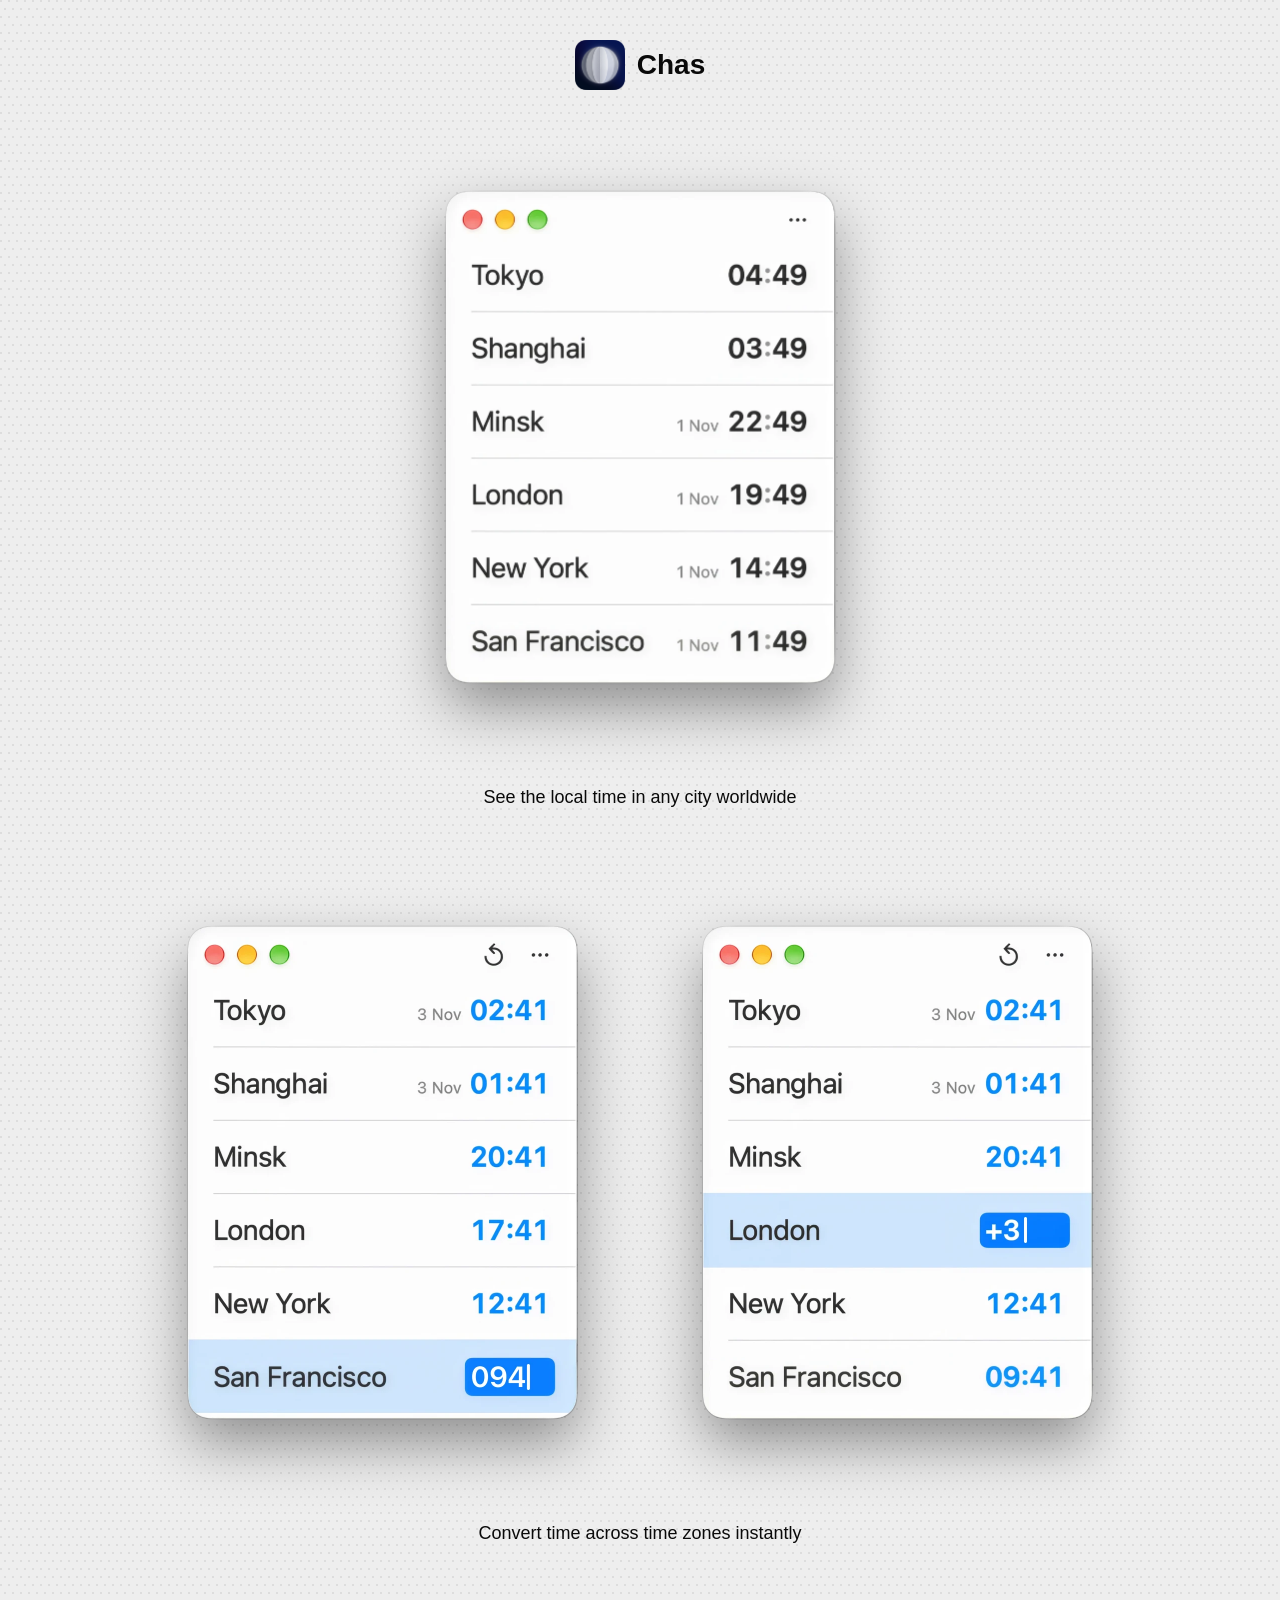
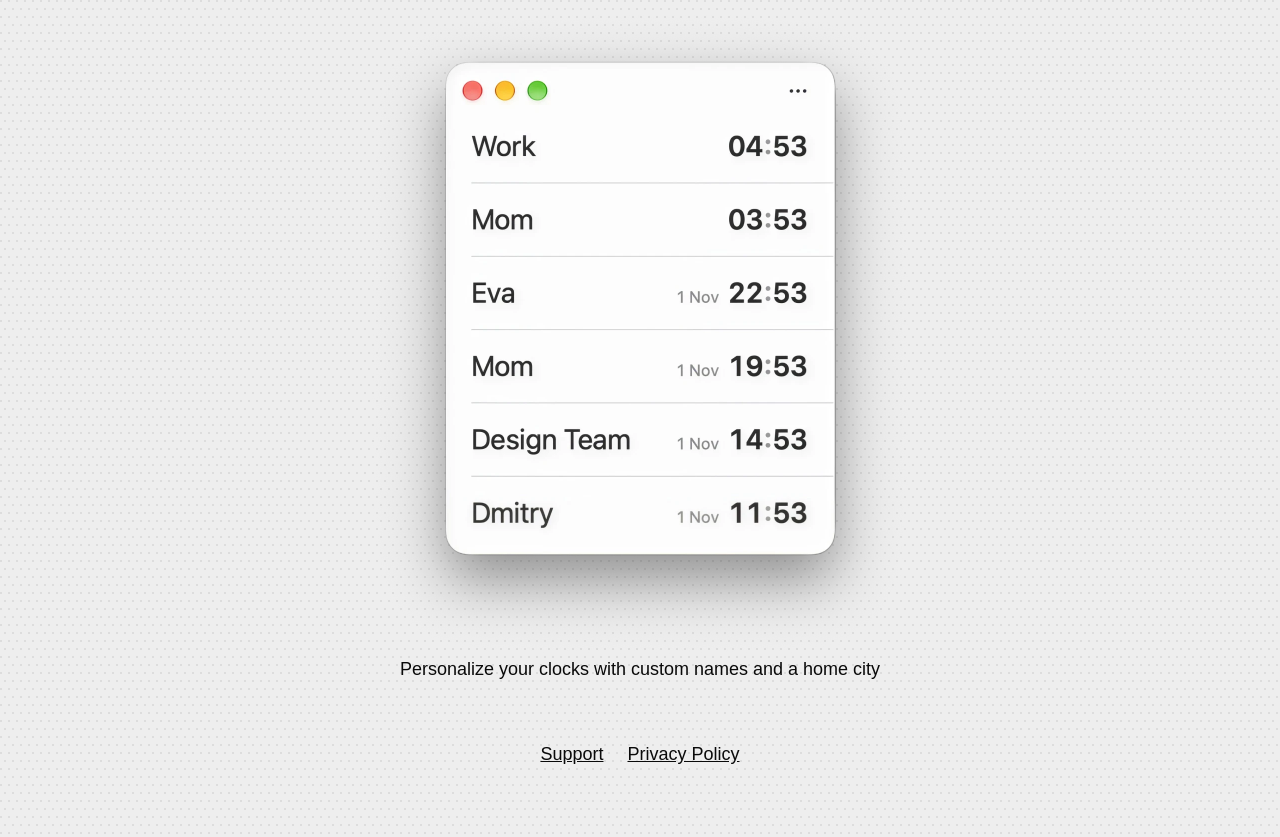
==== index.html @ 45c23b42 "Add Chas website and privacy policy" ====
<!doctype html>
<html lang="en">
  <head>
    <meta charset="utf-8" />
    <meta name="viewport" content="width=device-width, initial-scale=1" />
    <title>Chas – World Time</title>
    <meta name="description" content="Chas is a compact world clock for your Mac." />
    <link rel="icon" href="src/AppIcon.webp" />
    <link rel="stylesheet" href="styles.css" />
  </head>
  <body>
    <main class="page" aria-labelledby="app-title">
      <header class="brand" aria-label="Chas">
        <img class="brand__icon" src="src/AppIcon.webp" alt="" width="50" height="50" />
        <h1 id="app-title" class="brand__name">Chas</h1>
      </header>

      <section class="content" aria-label="About Chas">
        <figure class="feature">
          <img
            class="feature__image"
            src="src/Slide-1_2x.webp"
            alt="Chas window with the local time in six cities"
            width="547"
            height="650"
          />
          <figcaption class="copy">See the local time in any city worldwide</figcaption>
        </figure>

        <figure class="feature">
          <img
            class="feature__image"
            src="src/Slide-2_2x.webp"
            alt="Entering a time in one city converts it for all other cities"
            width="1062"
            height="650"
          />
          <figcaption class="copy">Convert time across time zones instantly</figcaption>
        </figure>

        <figure class="feature">
          <img
            class="feature__image"
            src="src/Slide-3_2x.webp"
            alt="Clocks with custom names like Work and Mom"
            width="547"
            height="650"
          />
          <figcaption class="copy">Personalize your clocks with custom names and a home city</figcaption>
        </figure>
      </section>

      <footer class="links">
        <a href="mailto:alxndr.bokhan@gmail.com">Support</a>
        <a href="privacy-policy.html">Privacy Policy</a>
      </footer>
    </main>
  </body>
</html>
---- styles.css ----
:root {
  --bg: #eeeeee;
  --dot: #dddddd;
  --text: #0a0a0a;
}

* {
  box-sizing: border-box;
}

html {
  min-height: 100%;
  background: var(--bg);
}

body {
  min-height: 100vh;
  margin: 0;
  color: var(--text);
  font-family:
    Inter,
    -apple-system,
    BlinkMacSystemFont,
    "Segoe UI",
    sans-serif;
  background-color: var(--bg);
  background-image:
    radial-gradient(circle 1px at 1px 1px, var(--dot) 100%, transparent 101%),
    radial-gradient(circle 1px at 5px 9px, var(--dot) 100%, transparent 101%);
  background-position: 0 0;
  background-repeat: repeat;
  background-size: 8px 16px;
}

.page {
  display: flex;
  min-height: 100vh;
  min-height: 100svh;
  flex-direction: column;
  align-items: center;
  padding: 40px 24px 71px;
}

.brand {
  display: flex;
  align-items: center;
  gap: 12px;
}

.brand__home {
  display: flex;
  align-items: center;
  gap: 12px;
  color: inherit;
  text-decoration: none;
}

.brand__icon {
  display: block;
  width: 50px;
  height: 50px;
  border-radius: 8.333px;
}

.brand__name {
  margin: 0;
  font-size: 28px;
  font-weight: 700;
  line-height: 1.2;
  letter-spacing: 0;
  white-space: nowrap;
}

.content {
  display: flex;
  width: min(100%, 1200px);
  flex-direction: column;
  align-items: center;
  justify-content: center;
  gap: 64px;
  margin: 48px 0 64px;
  padding: 0 32px;
  text-align: center;
}

.feature {
  display: flex;
  flex-direction: column;
  align-items: center;
  gap: 0;
  margin: 0;
}

.feature__image {
  display: block;
  max-width: 100%;
  height: auto;
}

.copy {
  width: min(100%, 540px);
  font-size: 18px;
  font-weight: 500;
  line-height: 1.2;
  text-wrap: balance;
}

.copy p {
  margin: 0;
}

.copy p + p {
  margin-top: 21.6px;
}

.links {
  display: flex;
  gap: 24px;
  margin-top: auto;
}

.links a {
  color: var(--text);
  font-size: 18px;
  font-weight: 500;
  line-height: 1.2;
  text-align: center;
  text-decoration: underline;
  text-underline-position: from-font;
  white-space: nowrap;
}

.links a:focus-visible {
  border-radius: 4px;
  outline: 2px solid var(--text);
  outline-offset: 4px;
}

.page--policy {
  min-height: 1024px;
}

.policy {
  width: min(100%, 540px);
  margin-top: 128px;
  padding: 0 32px;
  color: var(--text);
}

.policy__title {
  margin: 0 0 24px;
  font-size: 28px;
  font-weight: 700;
  line-height: 1.2;
  text-align: center;
  letter-spacing: 0;
}

.policy__text {
  font-size: 18px;
  font-weight: 500;
  line-height: 1.2;
}

.policy__text p,
.policy__text h2 {
  margin: 0;
}

.policy__text p + p,
.policy__text p + h2 {
  margin-top: 21.6px;
}

.policy__text h2 {
  font-size: 18px;
  font-weight: 700;
  line-height: 1.2;
  letter-spacing: 0;
}

.policy__text h2 + p {
  margin-top: 0;
}

.policy__text a {
  color: inherit;
  text-decoration: underline;
  text-underline-position: from-font;
}

@media (max-width: 600px) {
  .page {
    min-height: 1024px;
    padding: 24px 0 71px;
  }

  .content {
    width: min(100%, 360px);
    margin-top: 32px;
    padding: 0 24px;
  }

  .page--policy {
    padding-bottom: 48px;
  }

  .policy {
    margin-top: 96px;
    padding: 0 24px;
  }
}
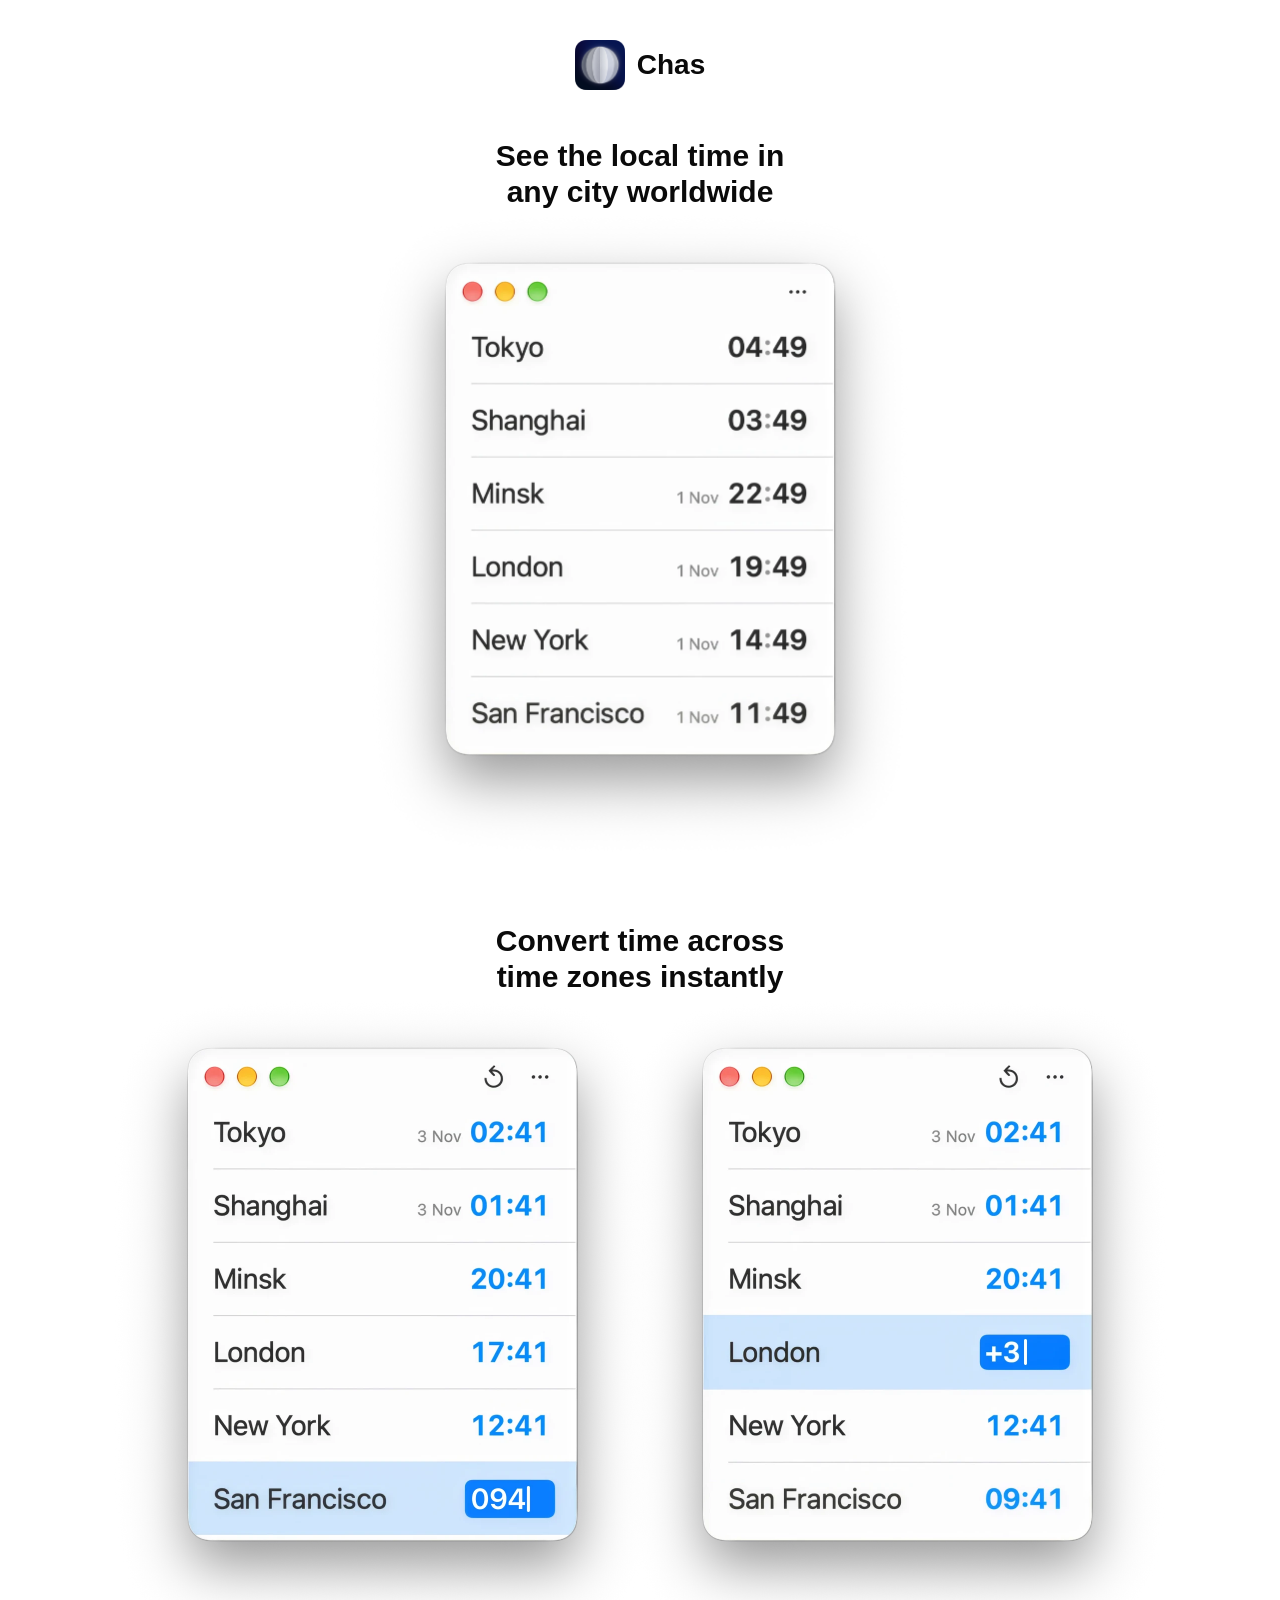
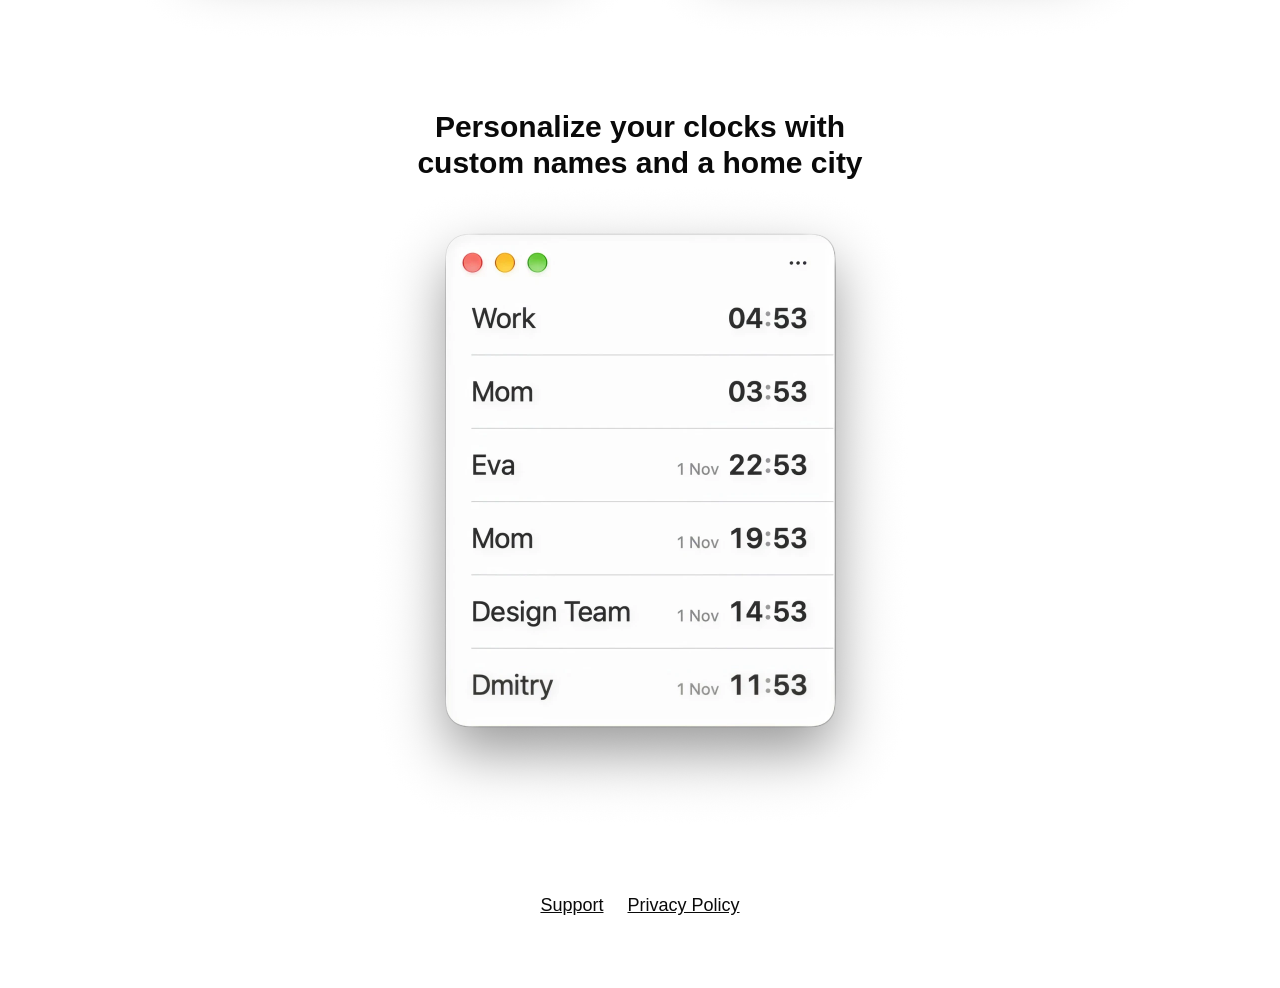
==== commit 6a58fe4a: "Captions above slides, white background, auto dark theme" ====
--- a/index.html
+++ b/index.html
@@ -17,6 +17,7 @@
 
       <section class="content" aria-label="About Chas">
         <figure class="feature">
+          <figcaption class="copy">See the local time in any city worldwide</figcaption>
           <img
             class="feature__image"
             src="src/Slide-1_2x.webp"
@@ -24,10 +25,10 @@
             width="547"
             height="650"
           />
-          <figcaption class="copy">See the local time in any city worldwide</figcaption>
         </figure>
 
         <figure class="feature">
+          <figcaption class="copy">Convert time across time zones instantly</figcaption>
           <img
             class="feature__image"
             src="src/Slide-2_2x.webp"
@@ -35,10 +36,10 @@
             width="1062"
             height="650"
           />
-          <figcaption class="copy">Convert time across time zones instantly</figcaption>
         </figure>
 
         <figure class="feature">
+          <figcaption class="copy">Personalize your clocks with custom names and a home city</figcaption>
           <img
             class="feature__image"
             src="src/Slide-3_2x.webp"
@@ -46,7 +47,6 @@
             width="547"
             height="650"
           />
-          <figcaption class="copy">Personalize your clocks with custom names and a home city</figcaption>
         </figure>
       </section>
 
--- a/styles.css
+++ b/styles.css
@@ -1,7 +1,14 @@
 :root {
-  --bg: #eeeeee;
-  --dot: #dddddd;
+  color-scheme: light dark;
+  --bg: #ffffff;
   --text: #0a0a0a;
+}
+
+@media (prefers-color-scheme: dark) {
+  :root {
+    --bg: #0a0a0a;
+    --text: #f5f5f5;
+  }
 }
 
 * {
@@ -24,12 +31,6 @@
     "Segoe UI",
     sans-serif;
   background-color: var(--bg);
-  background-image:
-    radial-gradient(circle 1px at 1px 1px, var(--dot) 100%, transparent 101%),
-    radial-gradient(circle 1px at 5px 9px, var(--dot) 100%, transparent 101%);
-  background-position: 0 0;
-  background-repeat: repeat;
-  background-size: 8px 16px;
 }
 
 .page {
@@ -99,8 +100,8 @@
 
 .copy {
   width: min(100%, 540px);
-  font-size: 18px;
-  font-weight: 500;
+  font-size: 30px;
+  font-weight: 600;
   line-height: 1.2;
   text-wrap: balance;
 }
@@ -183,6 +184,20 @@
   margin-top: 0;
 }
 
+.policy__text ul {
+  margin: 8px 0 0;
+  padding-left: 1.2em;
+}
+
+.policy__text li + li {
+  margin-top: 4px;
+}
+
+.policy__text ul + p,
+.policy__text p + h2 {
+  margin-top: 21.6px;
+}
+
 .policy__text a {
   color: inherit;
   text-decoration: underline;
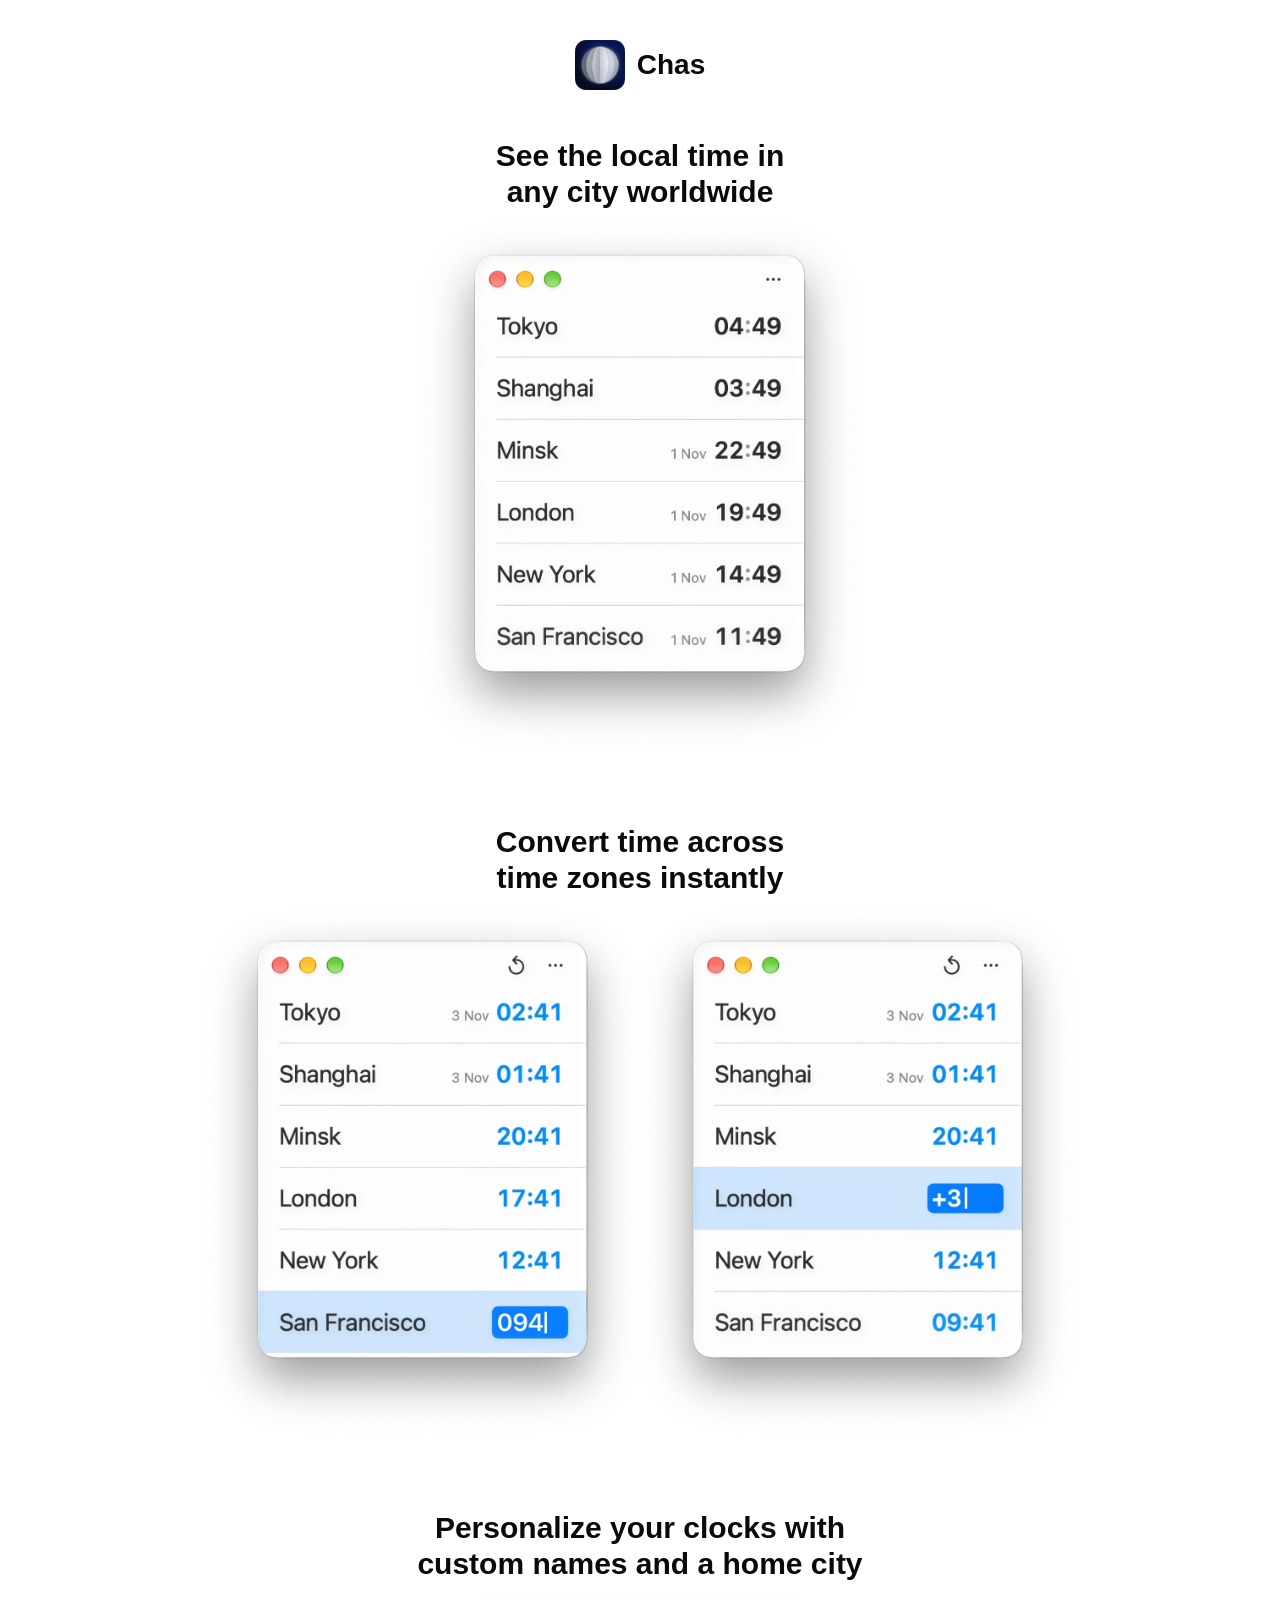
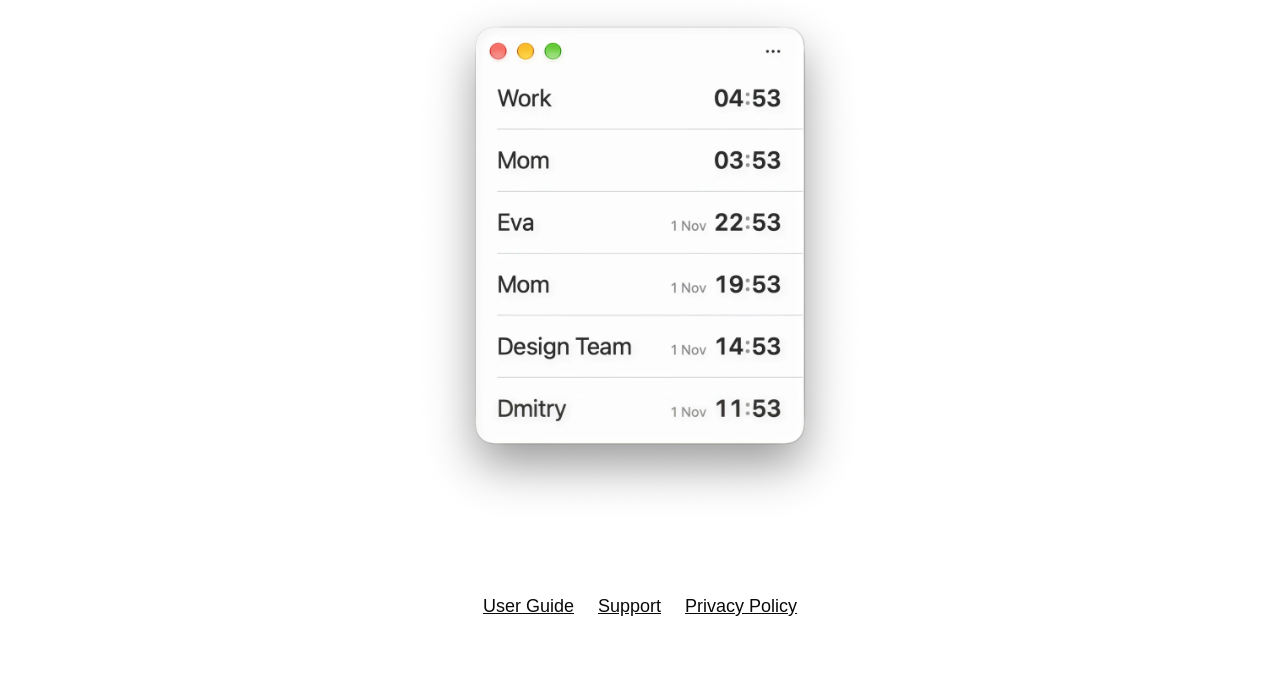
==== commit d937a4f7: "Add user guide page" ====
--- a/index.html
+++ b/index.html
@@ -51,6 +51,7 @@
       </section>
 
       <footer class="links">
+        <a href="user-guide.html">User Guide</a>
         <a href="mailto:alxndr.bokhan@gmail.com">Support</a>
         <a href="privacy-policy.html">Privacy Policy</a>
       </footer>
--- a/styles.css
+++ b/styles.css
@@ -94,8 +94,10 @@
 
 .feature__image {
   display: block;
+  width: auto;
   max-width: 100%;
   height: auto;
+  max-height: 550px;
 }
 
 .copy {
@@ -144,11 +146,13 @@
 .policy {
   width: min(100%, 540px);
   margin-top: 128px;
+  margin-bottom: 88px;
   padding: 0 32px;
   color: var(--text);
 }
 
-.policy__title {
+.policy__title,
+.guide__title {
   margin: 0 0 24px;
   font-size: 28px;
   font-weight: 700;
@@ -204,6 +208,133 @@
   text-underline-position: from-font;
 }
 
+.guide {
+  width: min(100%, 820px);
+  margin: 64px auto 88px;
+  padding: 0 32px;
+}
+
+.guide__toc {
+  display: flex;
+  flex-wrap: wrap;
+  justify-content: center;
+  gap: 8px 18px;
+  margin: 0 0 48px;
+}
+
+.guide__toc a,
+.guide__text a {
+  color: inherit;
+  text-decoration: underline;
+  text-underline-position: from-font;
+}
+
+.guide__text {
+  font-size: 16px;
+  line-height: 1.55;
+}
+
+.guide__text section + section {
+  margin-top: 42px;
+}
+
+.guide__text h2 {
+  margin: 0 0 14px;
+  font-size: 23px;
+  line-height: 1.25;
+}
+
+.guide__text h3 {
+  margin: 24px 0 8px;
+  font-size: 17px;
+}
+
+.guide__text p {
+  margin: 10px 0;
+}
+
+.guide__image {
+  display: block;
+  width: auto;
+  max-width: 100%;
+  height: auto;
+  max-height: 367px;
+  margin: 20px auto;
+}
+
+.guide__image--right {
+  float: right;
+  margin: 0 0 16px 24px;
+}
+
+/* Окно на картинке начинается после прозрачного поля: выравниваем его по тексту. */
+.guide__image--left {
+  margin-left: -45px;
+}
+
+.guide__text section {
+  display: flow-root;
+}
+
+.guide__text table {
+  width: 100%;
+  margin: 16px 0;
+  border-collapse: collapse;
+  text-align: left;
+}
+
+.guide__text th,
+.guide__text td {
+  padding: 9px 12px;
+  border-bottom: 1px solid color-mix(in srgb, var(--text) 18%, transparent);
+  vertical-align: top;
+}
+
+.guide__text th {
+  font-weight: 700;
+}
+
+.guide__shortcuts th:first-child {
+  width: 30%;
+}
+
+.guide__text .guide__input-table {
+  width: 70%;
+}
+
+.guide__input-table th:first-child {
+  width: 50%;
+}
+
+.guide__time-table th:first-child {
+  width: 40%;
+}
+
+.guide__time-table th:nth-child(2) {
+  width: 20%;
+}
+
+.guide__text kbd {
+  padding: 2px 6px;
+  border: 0;
+  border-radius: 4px;
+  background-color: color-mix(in srgb, var(--text) 8%, var(--bg));
+  font-family: inherit;
+  font-size: 0.9em;
+  white-space: nowrap;
+}
+
+.guide__text code {
+  font-size: 0.93em;
+}
+
+.guide__toc a:focus-visible,
+.guide__text a:focus-visible {
+  border-radius: 4px;
+  outline: 2px solid var(--text);
+  outline-offset: 4px;
+}
+
 @media (max-width: 600px) {
   .page {
     min-height: 1024px;
@@ -220,6 +351,49 @@
     padding-bottom: 48px;
   }
 
+  .links {
+    flex-wrap: wrap;
+    justify-content: center;
+    gap: 12px 16px;
+    padding: 0 16px;
+  }
+
+  .guide {
+    margin-top: 56px;
+    padding: 0 24px;
+  }
+
+  .guide__toc {
+    margin-bottom: 36px;
+  }
+
+  .guide__text {
+    font-size: 15px;
+  }
+
+  .guide__text table {
+    font-size: 14px;
+  }
+
+  .guide__text .guide__input-table {
+    width: 100%;
+  }
+
+  .guide__image--right,
+  .guide__image--left {
+    float: none;
+    margin: 20px auto;
+  }
+
+  .guide__text th,
+  .guide__text td {
+    padding: 8px 6px;
+  }
+
+  .guide__text section + section {
+    margin-top: 34px;
+  }
+
   .policy {
     margin-top: 96px;
     padding: 0 24px;
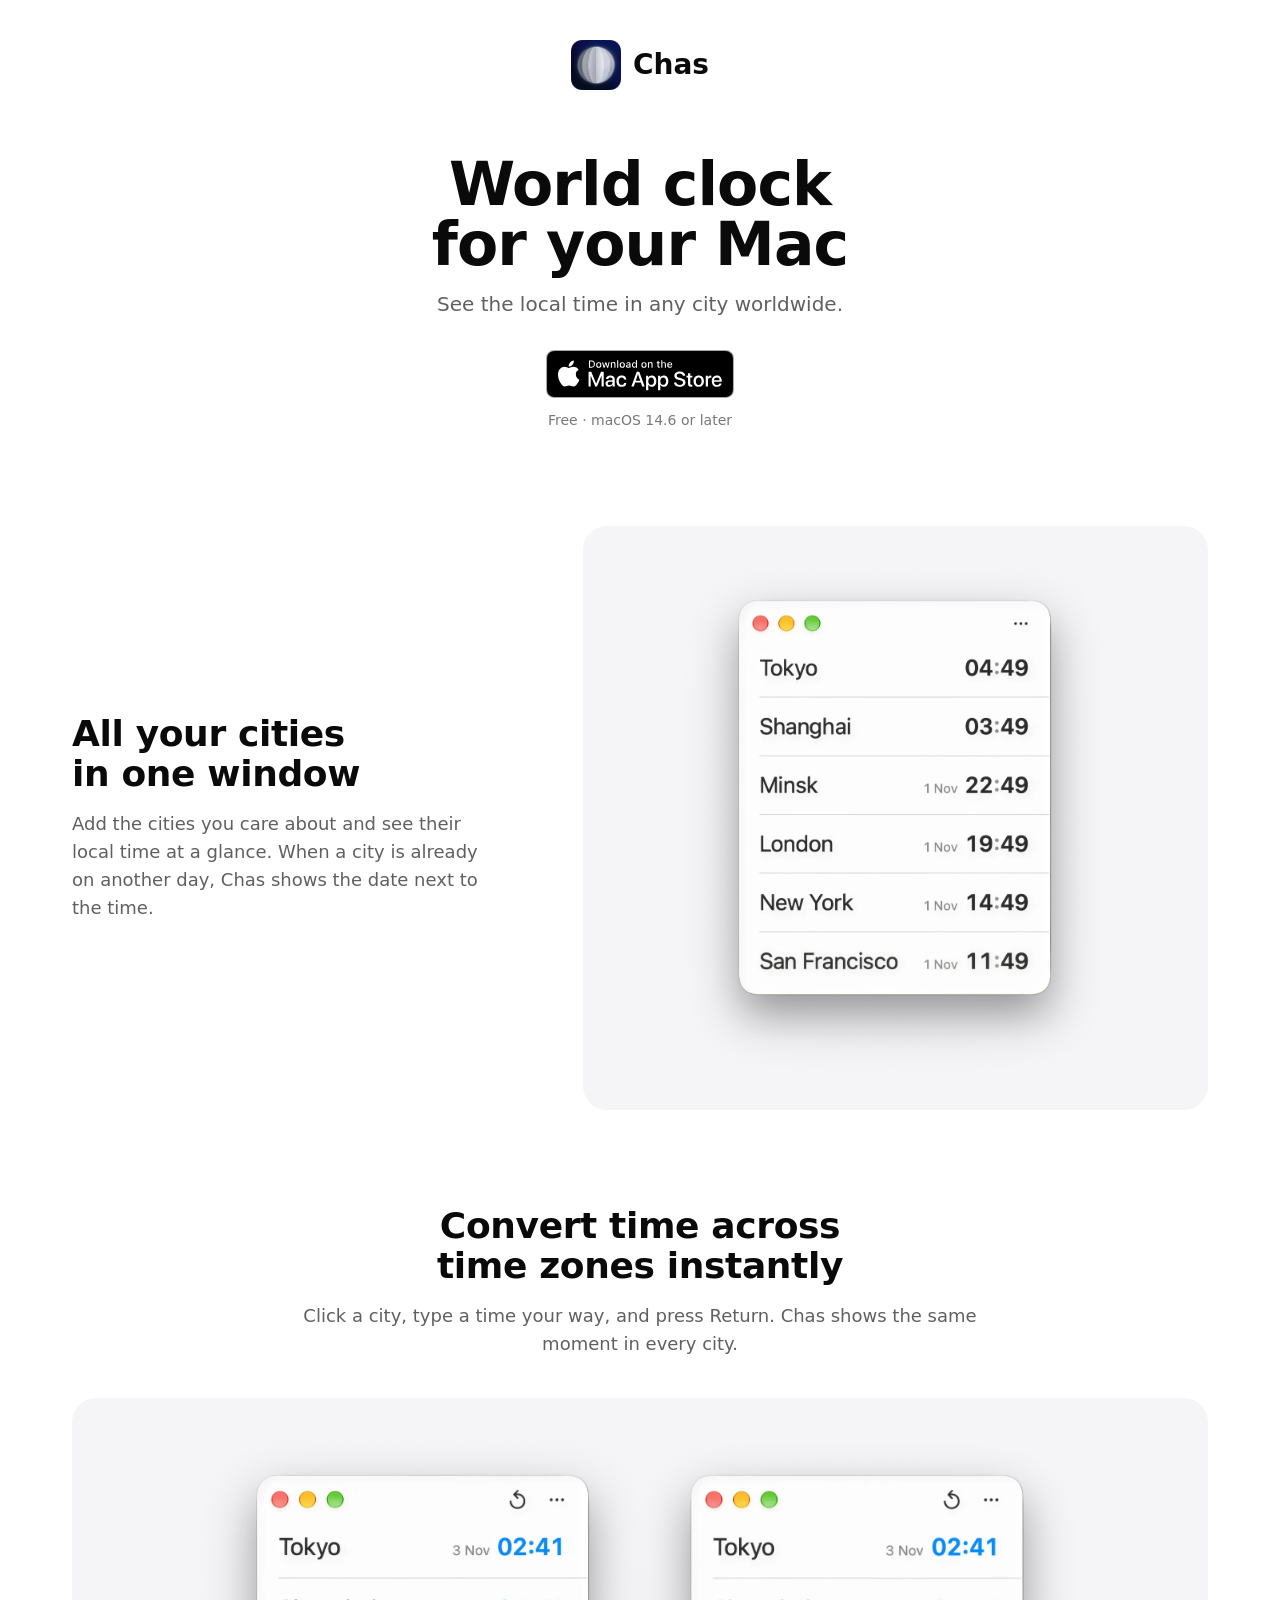
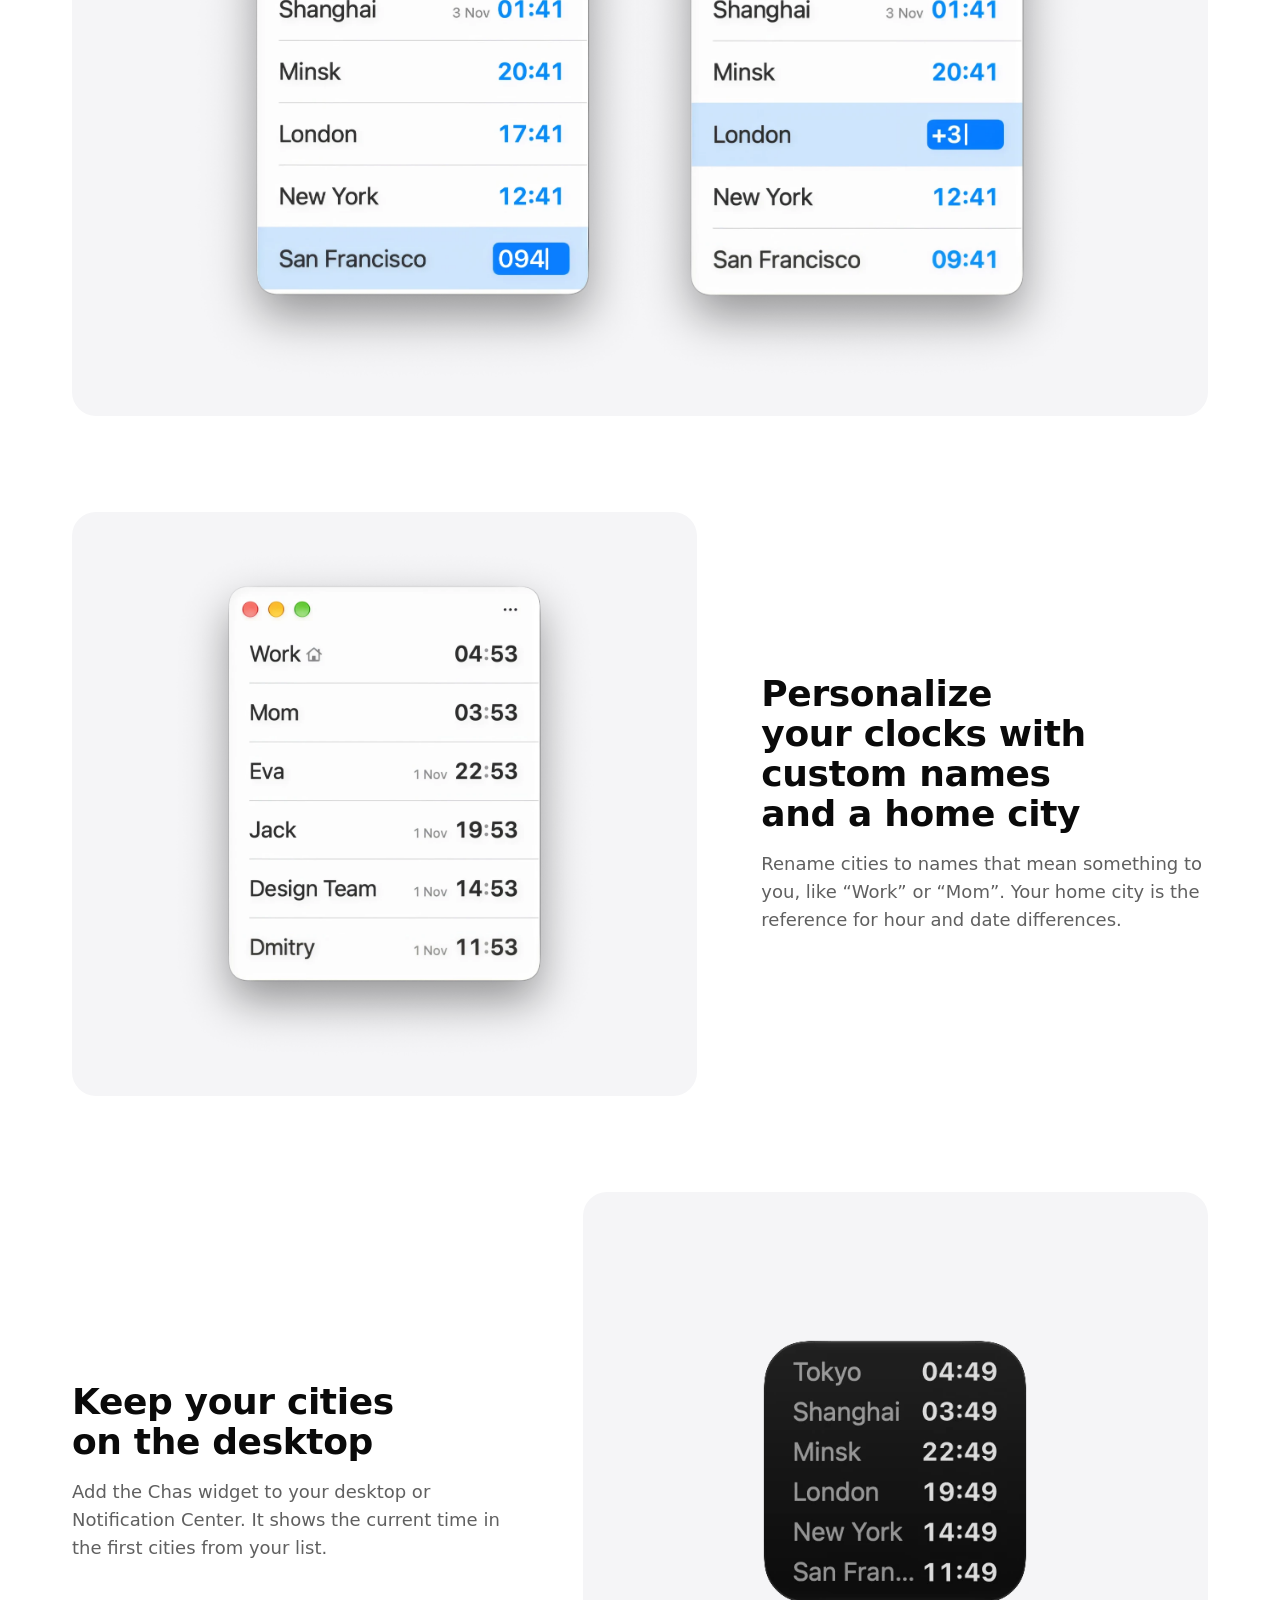
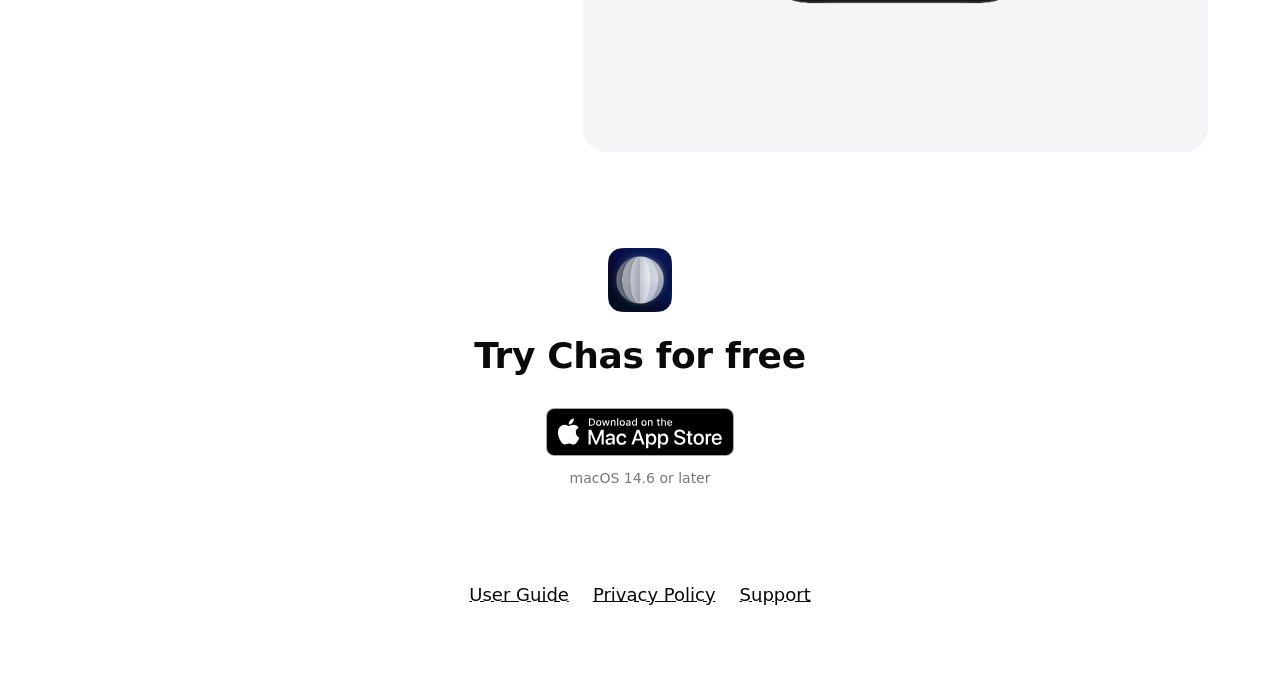
==== commit bacae4de: "Redesign landing: hero, store badge, zigzag sections, widget - Hero with headline, Mac App Store bad" ====
--- a/index.html
+++ b/index.html
@@ -4,57 +4,144 @@
     <meta charset="utf-8" />
     <meta name="viewport" content="width=device-width, initial-scale=1" />
     <title>Chas – World Time</title>
-    <meta name="description" content="Chas is a compact world clock for your Mac." />
+    <meta name="description" content="A free world clock for your Mac. Type a time in one city to see it in all the others." />
+    <link rel="canonical" href="https://bosha13.github.io/Chas-Website/" />
+    <meta property="og:type" content="website" />
+    <meta property="og:url" content="https://bosha13.github.io/Chas-Website/" />
+    <meta property="og:title" content="Chas – World Time" />
+    <meta property="og:description" content="A free world clock for your Mac. Type a time in one city to see it in all the others." />
+    <meta property="og:image" content="https://bosha13.github.io/Chas-Website/src/og-image.png" />
+    <meta property="og:image:width" content="1200" />
+    <meta property="og:image:height" content="630" />
+    <meta property="og:image:alt" content="Chas windows comparing the time in six cities" />
+    <meta name="twitter:card" content="summary_large_image" />
     <link rel="icon" href="src/AppIcon.webp" />
+    <link rel="apple-touch-icon" href="src/apple-touch-icon.png" />
     <link rel="stylesheet" href="styles.css" />
+    <script>document.documentElement.classList.add("js");</script>
   </head>
   <body>
-    <main class="page" aria-labelledby="app-title">
+    <main class="page" aria-labelledby="hero-title">
       <header class="brand" aria-label="Chas">
         <img class="brand__icon" src="src/AppIcon.webp" alt="" width="50" height="50" />
-        <h1 id="app-title" class="brand__name">Chas</h1>
+        <span class="brand__name">Chas</span>
       </header>
 
-      <section class="content" aria-label="About Chas">
-        <figure class="feature">
-          <figcaption class="copy">See the local time in any city worldwide</figcaption>
-          <img
-            class="feature__image"
-            src="src/Slide-1_2x.webp"
-            alt="Chas window with the local time in six cities"
-            width="547"
-            height="650"
-          />
-        </figure>
+      <section class="hero" aria-labelledby="hero-title">
+        <h1 id="hero-title" class="hero__title">World clock for your Mac</h1>
+        <p class="hero__lead">See the local time in any city worldwide.</p>
+        <!-- TODO: add href with the App Store link after approval -->
+        <a class="store-badge">
+          <img src="src/BadgeMacAppStore.svg" alt="Download on the Mac App Store" width="156" height="40" />
+        </a>
+        <p class="hero__note">Free · macOS 14.6 or later</p>
+      </section>
 
-        <figure class="feature">
-          <figcaption class="copy">Convert time across time zones instantly</figcaption>
-          <img
-            class="feature__image"
-            src="src/Slide-2_2x.webp"
-            alt="Entering a time in one city converts it for all other cities"
-            width="1062"
-            height="650"
-          />
-        </figure>
+      <div class="content">
+        <section class="feature reveal" aria-labelledby="cities-title">
+          <div class="feature__text">
+            <h2 id="cities-title" class="feature__title">All your cities in one window</h2>
+            <p>Add the cities you care about and see their local time at a glance. When a city is already on another day, Chas shows the date next to the time.</p>
+          </div>
+          <div class="stage">
+            <img
+              src="src/Slide-1_2x.webp"
+              alt="Chas window with the local time in six cities"
+              width="547"
+              height="650"
+            />
+          </div>
+        </section>
 
-        <figure class="feature">
-          <figcaption class="copy">Personalize your clocks with custom names and a home city</figcaption>
-          <img
-            class="feature__image"
-            src="src/Slide-3_2x.webp"
-            alt="Clocks with custom names like Work and Mom"
-            width="547"
-            height="650"
-          />
-        </figure>
-      </section>
+        <section class="feature feature--wide reveal" aria-labelledby="convert-title">
+          <div class="feature__text">
+            <h2 id="convert-title" class="feature__title">Convert time across time zones instantly</h2>
+            <p>Click a city, type a time your way, and press Return. Chas shows the same moment in every city.</p>
+          </div>
+          <div class="stage">
+            <div class="shot-pair">
+              <img
+                src="src/Slide-2_2x.webp"
+                alt="Typing a time for San Francisco shows the same moment in every city"
+                width="547"
+                height="650"
+              />
+              <img
+                src="src/Slide-3_2x.webp"
+                alt="Typing +3 for London moves the comparison three hours ahead"
+                width="547"
+                height="650"
+              />
+            </div>
+          </div>
+        </section>
+
+        <section class="feature feature--flip reveal" aria-labelledby="personalize-title">
+          <div class="feature__text">
+            <h2 id="personalize-title" class="feature__title">Personalize your clocks with custom names and a home city</h2>
+            <p>Rename cities to names that mean something to you, like “Work” or “Mom”. Your home city is the reference for hour and date differences.</p>
+          </div>
+          <div class="stage">
+            <img
+              src="src/Slide-4_2x.webp"
+              alt="Clocks with custom names like Work and Mom"
+              width="547"
+              height="650"
+            />
+          </div>
+        </section>
+
+        <section class="feature reveal" aria-labelledby="widget-title">
+          <div class="feature__text">
+            <h2 id="widget-title" class="feature__title">Keep your cities on the desktop</h2>
+            <p>Add the Chas widget to your desktop or Notification Center. It shows the current time in the first cities from your list.</p>
+          </div>
+          <div class="stage">
+            <img
+              class="stage__widget"
+              src="src/Widget_2x.webp"
+              alt="Chas widget with the time in six cities"
+              width="180"
+              height="180"
+            />
+          </div>
+        </section>
+
+        <section class="cta reveal" aria-labelledby="cta-title">
+          <img class="cta__icon" src="src/AppIcon.webp" alt="" width="64" height="64" />
+          <h2 id="cta-title" class="feature__title">Try Chas for free</h2>
+          <!-- TODO: add href with the App Store link after approval -->
+          <a class="store-badge">
+            <img src="src/BadgeMacAppStore.svg" alt="Download on the Mac App Store" width="156" height="40" />
+          </a>
+          <p class="hero__note">macOS 14.6 or later</p>
+        </section>
+      </div>
 
       <footer class="links">
         <a href="user-guide.html">User Guide</a>
+        <a href="privacy-policy.html">Privacy Policy</a>
         <a href="mailto:alxndr.bokhan@gmail.com">Support</a>
-        <a href="privacy-policy.html">Privacy Policy</a>
       </footer>
     </main>
+
+    <script>
+      // Секции плавно появляются при первом попадании в экран.
+      if ("IntersectionObserver" in window) {
+        const observer = new IntersectionObserver(
+          (entries) => {
+            for (const entry of entries) {
+              if (!entry.isIntersecting) continue;
+              entry.target.classList.add("is-visible");
+              observer.unobserve(entry.target);
+            }
+          },
+          { rootMargin: "0px 0px -10% 0px" }
+        );
+        document.querySelectorAll(".reveal").forEach((el) => observer.observe(el));
+      } else {
+        document.querySelectorAll(".reveal").forEach((el) => el.classList.add("is-visible"));
+      }
+    </script>
   </body>
 </html>
--- a/styles.css
+++ b/styles.css
@@ -2,12 +2,17 @@
   color-scheme: light dark;
   --bg: #ffffff;
   --text: #0a0a0a;
+  --stage: #f5f5f7;
+  --muted: color-mix(in srgb, var(--text) 65%, var(--bg));
+  --subtle: color-mix(in srgb, var(--text) 55%, var(--bg));
+  --ease: cubic-bezier(0.22, 1, 0.36, 1);
 }
 
 @media (prefers-color-scheme: dark) {
   :root {
     --bg: #0a0a0a;
     --text: #f5f5f5;
+    --stage: #181818;
   }
 }
 
@@ -25,7 +30,7 @@
   margin: 0;
   color: var(--text);
   font-family:
-    Inter,
+    system-ui,
     -apple-system,
     BlinkMacSystemFont,
     "Segoe UI",
@@ -72,48 +77,238 @@
   white-space: nowrap;
 }
 
-.content {
+.hero {
   display: flex;
   width: min(100%, 1200px);
   flex-direction: column;
   align-items: center;
-  justify-content: center;
-  gap: 64px;
-  margin: 48px 0 64px;
+  margin-top: 64px;
   padding: 0 32px;
   text-align: center;
 }
 
-.feature {
-  display: flex;
-  flex-direction: column;
-  align-items: center;
-  gap: 0;
+.hero__title {
+  max-width: 680px;
   margin: 0;
-}
-
-.feature__image {
+  font-size: 60px;
+  font-weight: 700;
+  line-height: 1;
+  letter-spacing: -0.015em;
+  text-wrap: balance;
+}
+
+.hero__lead {
+  max-width: 540px;
+  margin: 16px 0 0;
+  color: var(--muted);
+  font-size: 20px;
+  line-height: 28px;
+  text-wrap: balance;
+}
+
+.store-badge {
+  display: block;
+  margin-top: 32px;
+  border-radius: 8px;
+  transition:
+    opacity 300ms var(--ease),
+    translate 300ms var(--ease);
+}
+
+.store-badge img {
   display: block;
   width: auto;
+  height: 48px;
+}
+
+.store-badge[href]:hover {
+  opacity: 0.8;
+}
+
+.store-badge[href]:active {
+  translate: 0 1px;
+}
+
+.store-badge:focus-visible {
+  outline: 2px solid var(--text);
+  outline-offset: 4px;
+}
+
+.hero__note {
+  margin: 12px 0 0;
+  color: var(--subtle);
+  font-size: 14px;
+  line-height: 20px;
+}
+
+.stage {
+  display: flex;
+  align-items: center;
+  justify-content: center;
+  padding: 32px;
+  border-radius: 24px;
+  background-color: var(--stage);
+}
+
+.stage img {
+  display: block;
   max-width: 100%;
   height: auto;
-  max-height: 550px;
-}
-
-.copy {
-  width: min(100%, 540px);
-  font-size: 30px;
-  font-weight: 600;
-  line-height: 1.2;
+}
+
+.feature .stage > img {
+  width: auto;
+  max-height: 520px;
+}
+
+.stage .stage__widget {
+  width: 240px;
+  /* Уменьшаем только картинку: scale не меняет размер плашки. */
+  scale: 0.8;
+}
+
+.shot-pair {
+  display: grid;
+  width: 100%;
+  grid-template-columns: repeat(2, minmax(0, 466px));
+  justify-content: center;
+}
+
+.shot-pair img {
+  display: block;
+  width: 100%;
+  height: auto;
+}
+
+/* Окна окружены прозрачной тенью: сдвигаем их ближе друг к другу. */
+.shot-pair img:first-child {
+  translate: 16px 0;
+}
+
+.shot-pair img:last-child {
+  translate: -16px 0;
+}
+
+.guide__shots {
+  grid-template-columns: repeat(2, minmax(0, 310px));
+  margin: 20px 0;
+}
+
+.content {
+  display: flex;
+  width: min(100%, 1200px);
+  flex-direction: column;
+  gap: 96px;
+  margin: 96px 0;
+  padding: 0 32px;
+}
+
+.feature {
+  display: grid;
+  grid-template-columns: minmax(0, 5fr) minmax(0, 7fr);
+  align-items: center;
+  gap: 64px;
+}
+
+.feature .stage {
+  min-height: 560px;
+}
+
+/* Зигзаг: у блока с --flip картинка слева. */
+.feature--flip {
+  grid-template-columns: minmax(0, 7fr) minmax(0, 5fr);
+}
+
+.feature--flip .feature__text {
+  order: 2;
+}
+
+.feature--wide {
+  grid-template-columns: minmax(0, 1fr);
+  gap: 40px;
+  text-align: center;
+}
+
+.feature--wide .feature__text {
+  max-width: 680px;
+  margin: 0 auto;
+}
+
+.feature--wide .stage {
+  min-height: 0;
+}
+
+.feature__title {
+  margin: 0;
+  font-size: 36px;
+  font-weight: 700;
+  line-height: 40px;
+  letter-spacing: -0.01em;
   text-wrap: balance;
 }
 
-.copy p {
-  margin: 0;
-}
-
-.copy p + p {
-  margin-top: 21.6px;
+.feature__text p {
+  margin: 16px 0 0;
+  color: var(--muted);
+  font-size: 18px;
+  line-height: 28px;
+  text-wrap: pretty;
+}
+
+.cta {
+  display: flex;
+  flex-direction: column;
+  align-items: center;
+  text-align: center;
+}
+
+.cta__icon {
+  display: block;
+  width: 64px;
+  height: 64px;
+  margin-bottom: 24px;
+  border-radius: 12px;
+}
+
+.js .reveal {
+  opacity: 0;
+  translate: 0 16px;
+  transition:
+    opacity 700ms var(--ease),
+    translate 700ms var(--ease);
+}
+
+.js .reveal.is-visible {
+  opacity: 1;
+  translate: none;
+}
+
+@media (prefers-reduced-motion: reduce) {
+  .js .reveal {
+    translate: none;
+  }
+}
+
+@media (max-width: 899px) {
+  .feature,
+  .feature--flip {
+    grid-template-columns: minmax(0, 1fr);
+    gap: 32px;
+    text-align: center;
+  }
+
+  .feature--flip .feature__text {
+    order: 0;
+  }
+
+  .feature__text {
+    max-width: 540px;
+    margin: 0 auto;
+  }
+
+  .feature .stage {
+    min-height: 0;
+  }
 }
 
 .links {
@@ -131,6 +326,16 @@
   text-decoration: underline;
   text-underline-position: from-font;
   white-space: nowrap;
+  transition: opacity 300ms var(--ease);
+}
+
+.links a:hover {
+  opacity: 0.6;
+}
+
+.links a[aria-current="page"] {
+  color: var(--subtle);
+  text-decoration: none;
 }
 
 .links a:focus-visible {
@@ -139,73 +344,27 @@
   outline-offset: 4px;
 }
 
-.page--policy {
-  min-height: 1024px;
-}
-
-.policy {
-  width: min(100%, 540px);
-  margin-top: 128px;
-  margin-bottom: 88px;
-  padding: 0 32px;
-  color: var(--text);
-}
-
-.policy__title,
 .guide__title {
-  margin: 0 0 24px;
-  font-size: 28px;
+  margin: 0 0 32px;
+  font-size: 48px;
   font-weight: 700;
-  line-height: 1.2;
+  line-height: 1;
   text-align: center;
-  letter-spacing: 0;
-}
-
-.policy__text {
-  font-size: 18px;
-  font-weight: 500;
-  line-height: 1.2;
-}
-
-.policy__text p,
-.policy__text h2 {
-  margin: 0;
-}
-
-.policy__text p + p,
-.policy__text p + h2 {
-  margin-top: 21.6px;
-}
-
-.policy__text h2 {
-  font-size: 18px;
-  font-weight: 700;
-  line-height: 1.2;
-  letter-spacing: 0;
-}
-
-.policy__text h2 + p {
-  margin-top: 0;
-}
-
-.policy__text ul {
-  margin: 8px 0 0;
+  letter-spacing: -0.015em;
+  text-wrap: balance;
+}
+
+.guide__text ul {
+  margin: 10px 0;
   padding-left: 1.2em;
 }
 
-.policy__text li + li {
+.guide__text li + li {
   margin-top: 4px;
 }
 
-.policy__text ul + p,
-.policy__text p + h2 {
-  margin-top: 21.6px;
-}
-
-.policy__text a {
-  color: inherit;
-  text-decoration: underline;
-  text-underline-position: from-font;
+.guide__text p + h2 {
+  margin-top: 40px;
 }
 
 .guide {
@@ -239,14 +398,16 @@
 }
 
 .guide__text h2 {
-  margin: 0 0 14px;
-  font-size: 23px;
-  line-height: 1.25;
+  margin: 0 0 16px;
+  font-size: 30px;
+  line-height: 36px;
+  letter-spacing: -0.01em;
 }
 
 .guide__text h3 {
-  margin: 24px 0 8px;
-  font-size: 17px;
+  margin: 32px 0 8px;
+  font-size: 20px;
+  line-height: 28px;
 }
 
 .guide__text p {
@@ -265,11 +426,6 @@
 .guide__image--right {
   float: right;
   margin: 0 0 16px 24px;
-}
-
-/* Окно на картинке начинается после прозрачного поля: выравниваем его по тексту. */
-.guide__image--left {
-  margin-left: -45px;
 }
 
 .guide__text section {
@@ -341,14 +497,52 @@
     padding: 24px 0 71px;
   }
 
+  .hero {
+    margin-top: 40px;
+    padding: 0 24px;
+  }
+
+  .hero__title {
+    font-size: 36px;
+    line-height: 40px;
+  }
+
+  .hero__lead {
+    font-size: 18px;
+  }
+
+  .shot-pair,
+  .guide__shots {
+    grid-template-columns: minmax(0, 360px);
+  }
+
+  .shot-pair img:first-child,
+  .shot-pair img:last-child {
+    translate: none;
+  }
+
+  .shot-pair img + img {
+    margin-top: -32px;
+  }
+
+  .stage {
+    padding: 24px 16px;
+    border-radius: 16px;
+  }
+
   .content {
-    width: min(100%, 360px);
-    margin-top: 32px;
-    padding: 0 24px;
-  }
-
-  .page--policy {
-    padding-bottom: 48px;
+    gap: 64px;
+    margin: 64px 0;
+    padding: 0 8px;
+  }
+
+  .feature__title {
+    font-size: 30px;
+    line-height: 36px;
+  }
+
+  .stage .stage__widget {
+    width: 180px;
   }
 
   .links {
@@ -379,8 +573,7 @@
     width: 100%;
   }
 
-  .guide__image--right,
-  .guide__image--left {
+  .guide__image--right {
     float: none;
     margin: 20px auto;
   }
@@ -394,8 +587,13 @@
     margin-top: 34px;
   }
 
-  .policy {
-    margin-top: 96px;
-    padding: 0 24px;
-  }
-}
+  .guide__title {
+    font-size: 36px;
+    line-height: 40px;
+  }
+
+  .guide__text h2 {
+    font-size: 24px;
+    line-height: 32px;
+  }
+}
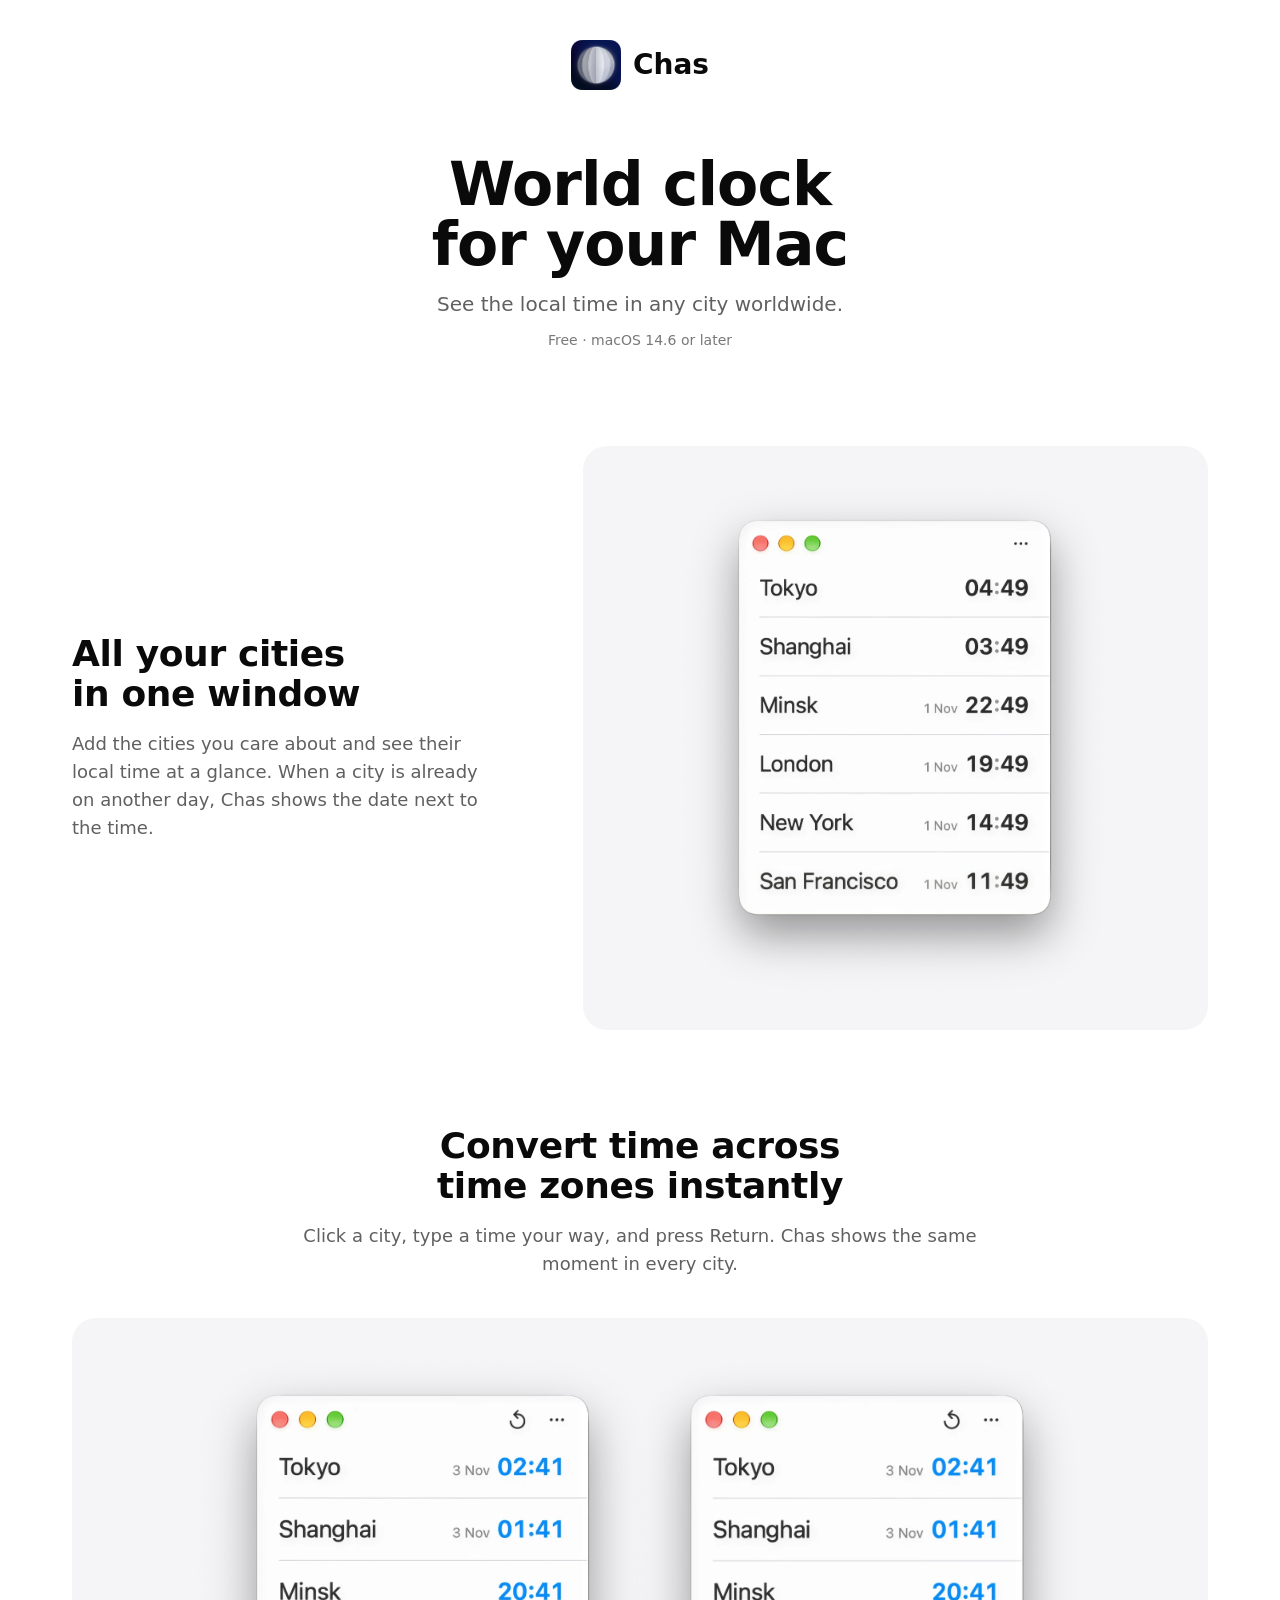
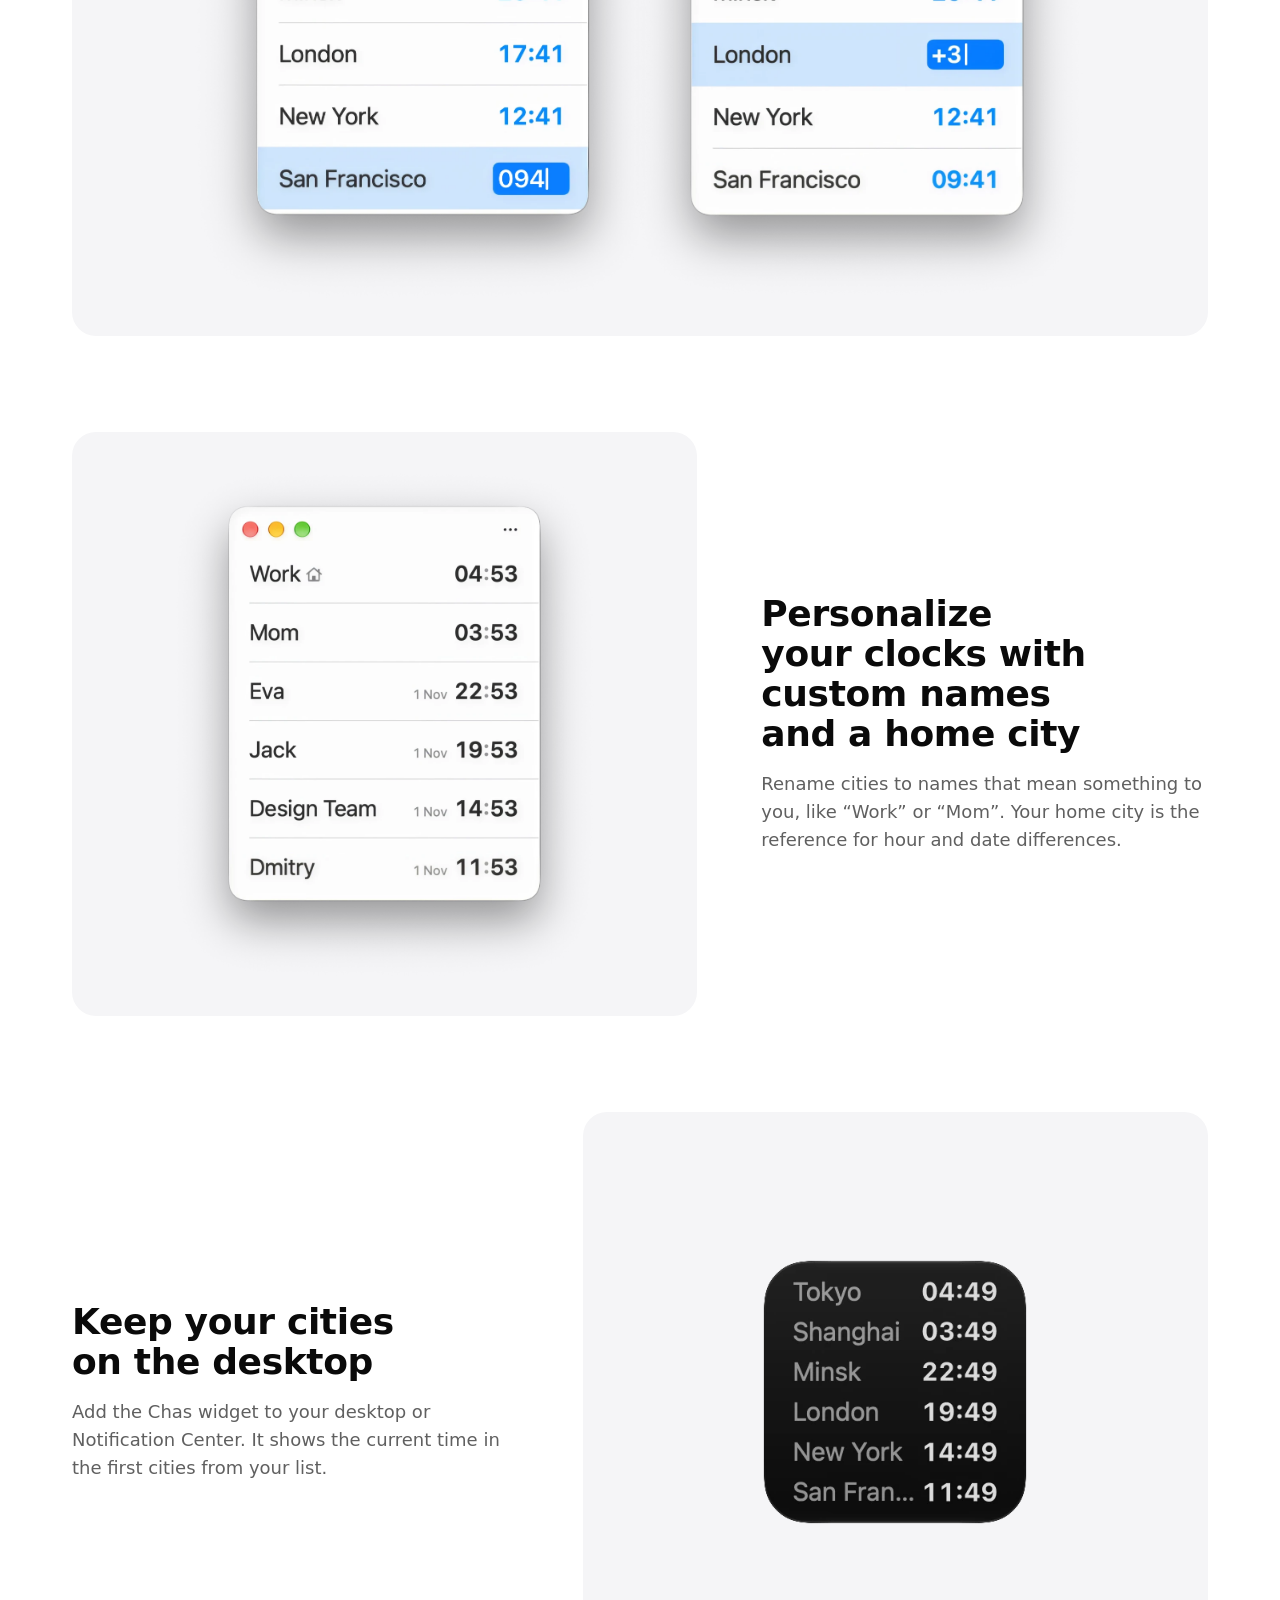
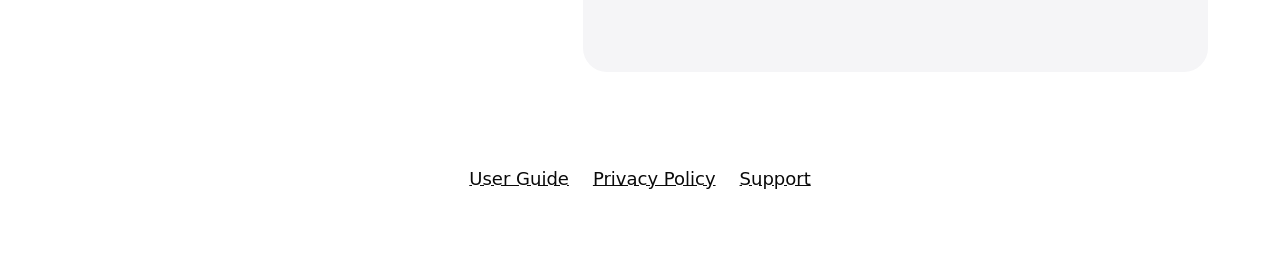
==== commit 771ec618: "Hide App Store badges until the app is approved" ====
--- a/index.html
+++ b/index.html
@@ -30,10 +30,6 @@
       <section class="hero" aria-labelledby="hero-title">
         <h1 id="hero-title" class="hero__title">World clock for your Mac</h1>
         <p class="hero__lead">See the local time in any city worldwide.</p>
-        <!-- TODO: add href with the App Store link after approval -->
-        <a class="store-badge">
-          <img src="src/BadgeMacAppStore.svg" alt="Download on the Mac App Store" width="156" height="40" />
-        </a>
         <p class="hero__note">Free · macOS 14.6 or later</p>
       </section>
 
@@ -106,16 +102,6 @@
             />
           </div>
         </section>
-
-        <section class="cta reveal" aria-labelledby="cta-title">
-          <img class="cta__icon" src="src/AppIcon.webp" alt="" width="64" height="64" />
-          <h2 id="cta-title" class="feature__title">Try Chas for free</h2>
-          <!-- TODO: add href with the App Store link after approval -->
-          <a class="store-badge">
-            <img src="src/BadgeMacAppStore.svg" alt="Download on the Mac App Store" width="156" height="40" />
-          </a>
-          <p class="hero__note">macOS 14.6 or later</p>
-        </section>
       </div>
 
       <footer class="links">
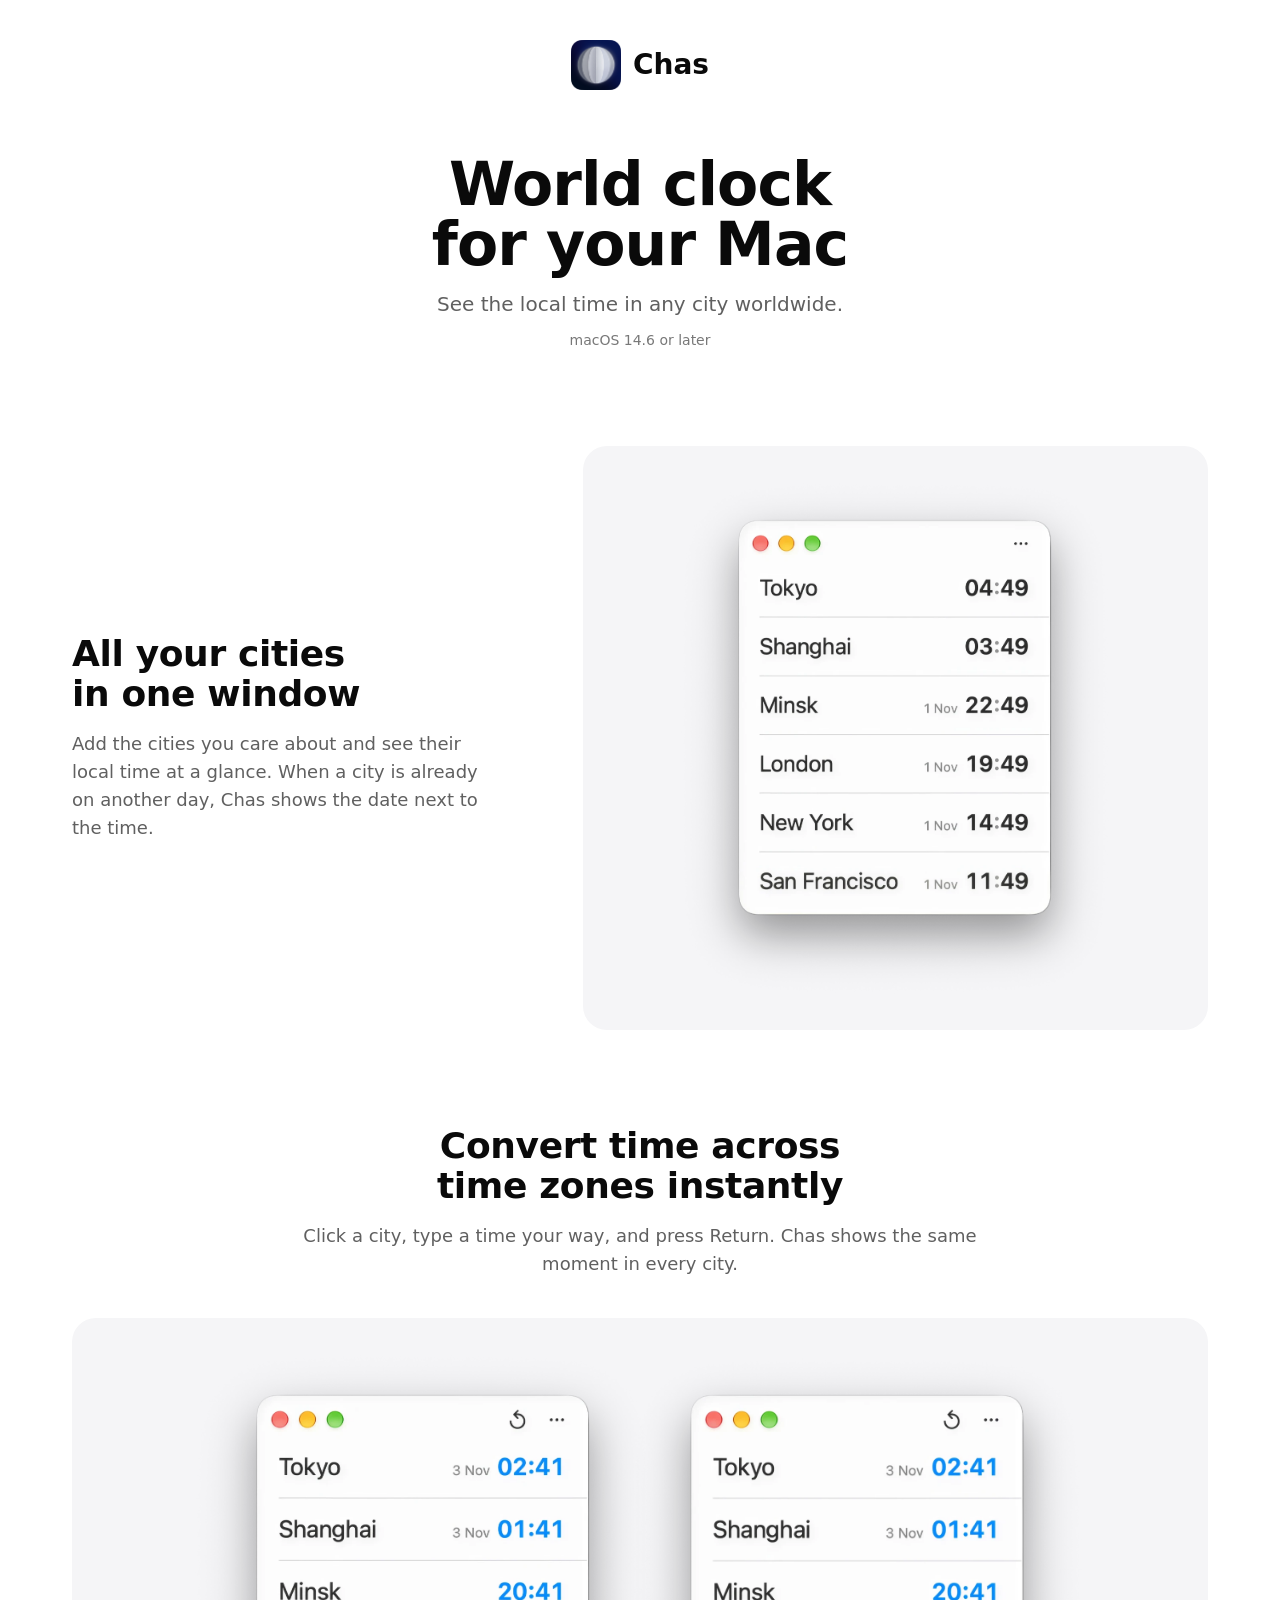
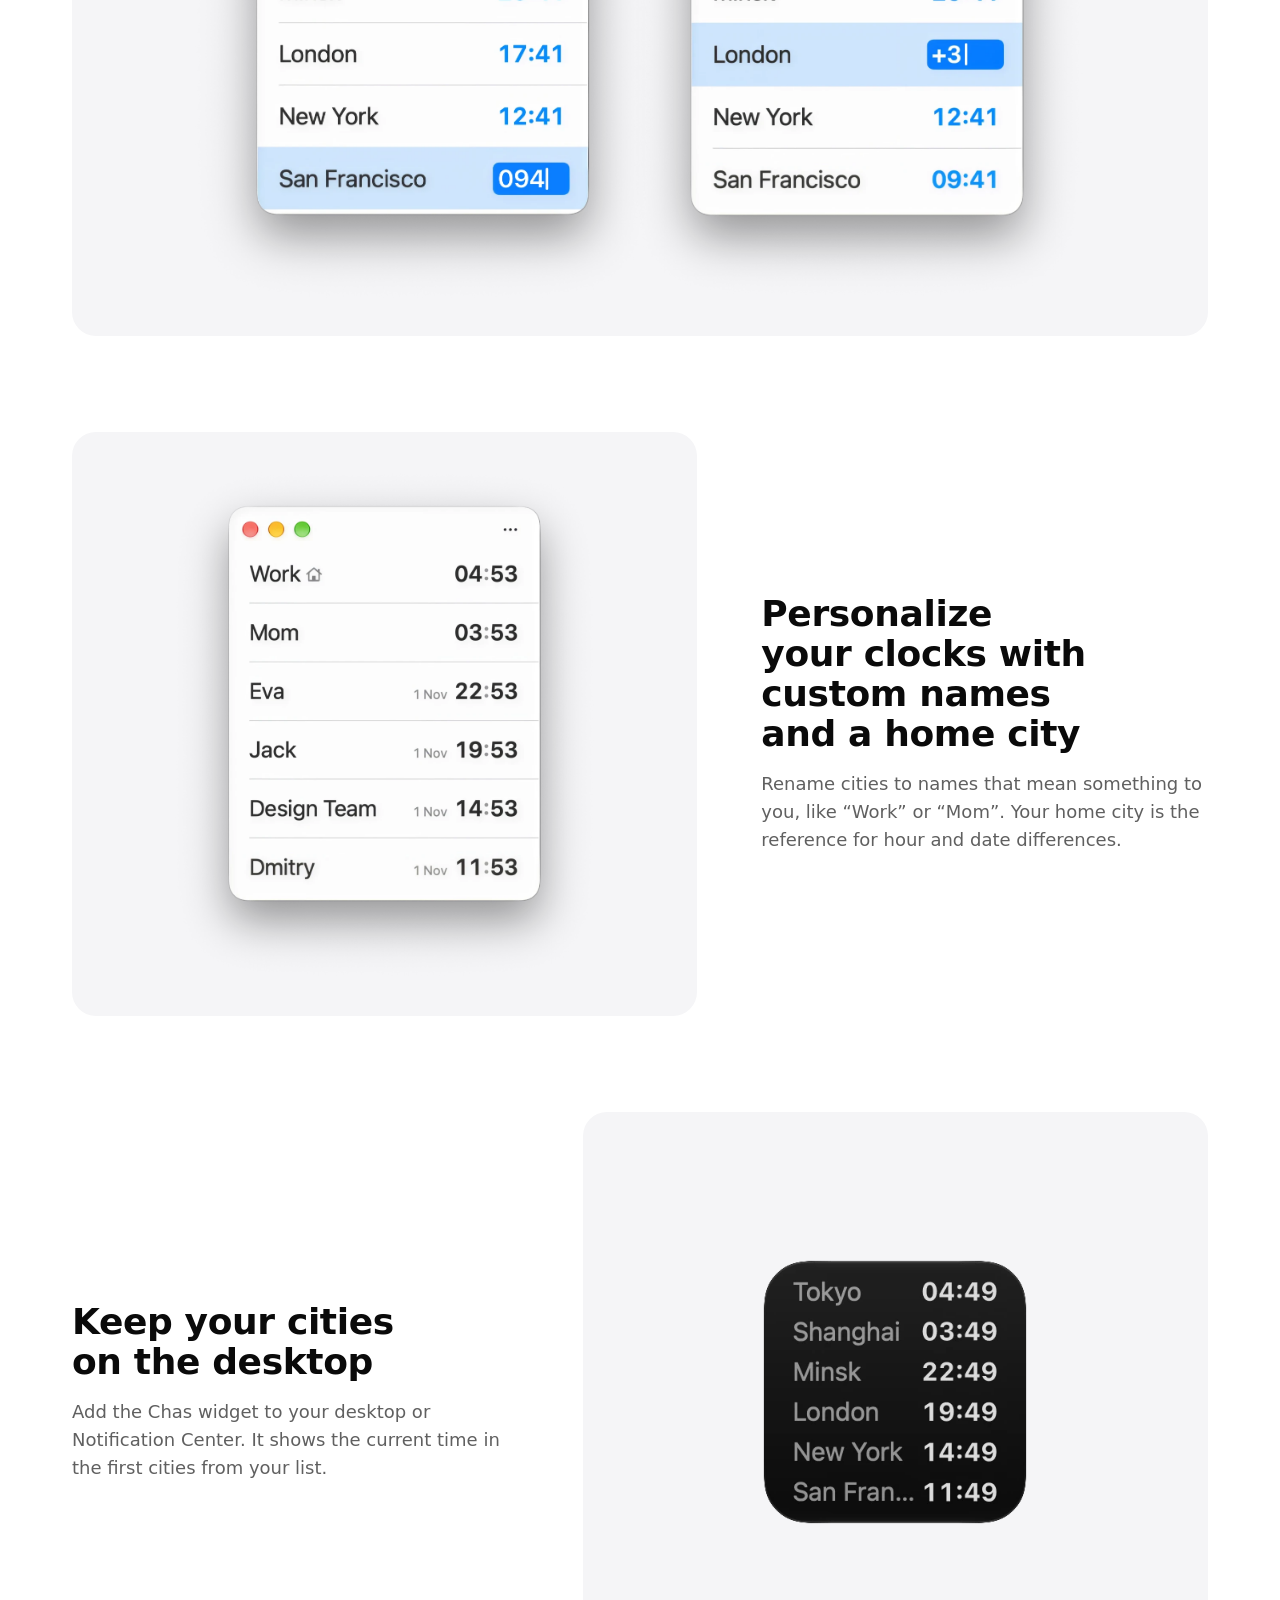
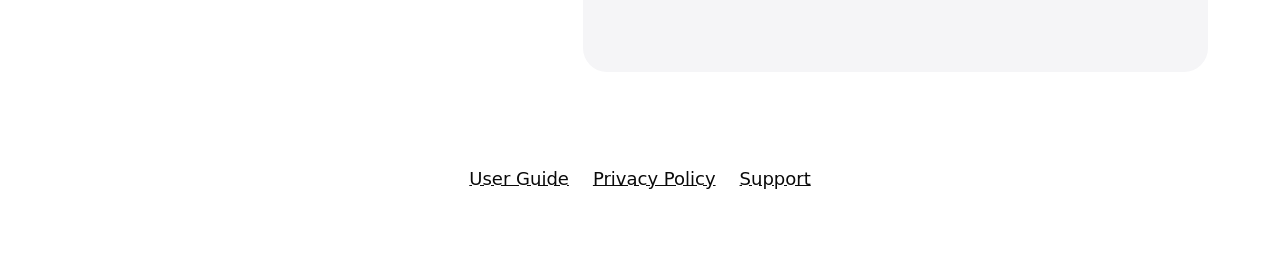
==== commit ad859578: "Remove free mention until pricing is live" ====
--- a/index.html
+++ b/index.html
@@ -4,12 +4,12 @@
     <meta charset="utf-8" />
     <meta name="viewport" content="width=device-width, initial-scale=1" />
     <title>Chas – World Time</title>
-    <meta name="description" content="A free world clock for your Mac. Type a time in one city to see it in all the others." />
+    <meta name="description" content="A world clock for your Mac. Type a time in one city to see it in all the others." />
     <link rel="canonical" href="https://bosha13.github.io/Chas-Website/" />
     <meta property="og:type" content="website" />
     <meta property="og:url" content="https://bosha13.github.io/Chas-Website/" />
     <meta property="og:title" content="Chas – World Time" />
-    <meta property="og:description" content="A free world clock for your Mac. Type a time in one city to see it in all the others." />
+    <meta property="og:description" content="A world clock for your Mac. Type a time in one city to see it in all the others." />
     <meta property="og:image" content="https://bosha13.github.io/Chas-Website/src/og-image.png" />
     <meta property="og:image:width" content="1200" />
     <meta property="og:image:height" content="630" />
@@ -30,7 +30,7 @@
       <section class="hero" aria-labelledby="hero-title">
         <h1 id="hero-title" class="hero__title">World clock for your Mac</h1>
         <p class="hero__lead">See the local time in any city worldwide.</p>
-        <p class="hero__note">Free · macOS 14.6 or later</p>
+        <p class="hero__note">macOS 14.6 or later</p>
       </section>
 
       <div class="content">
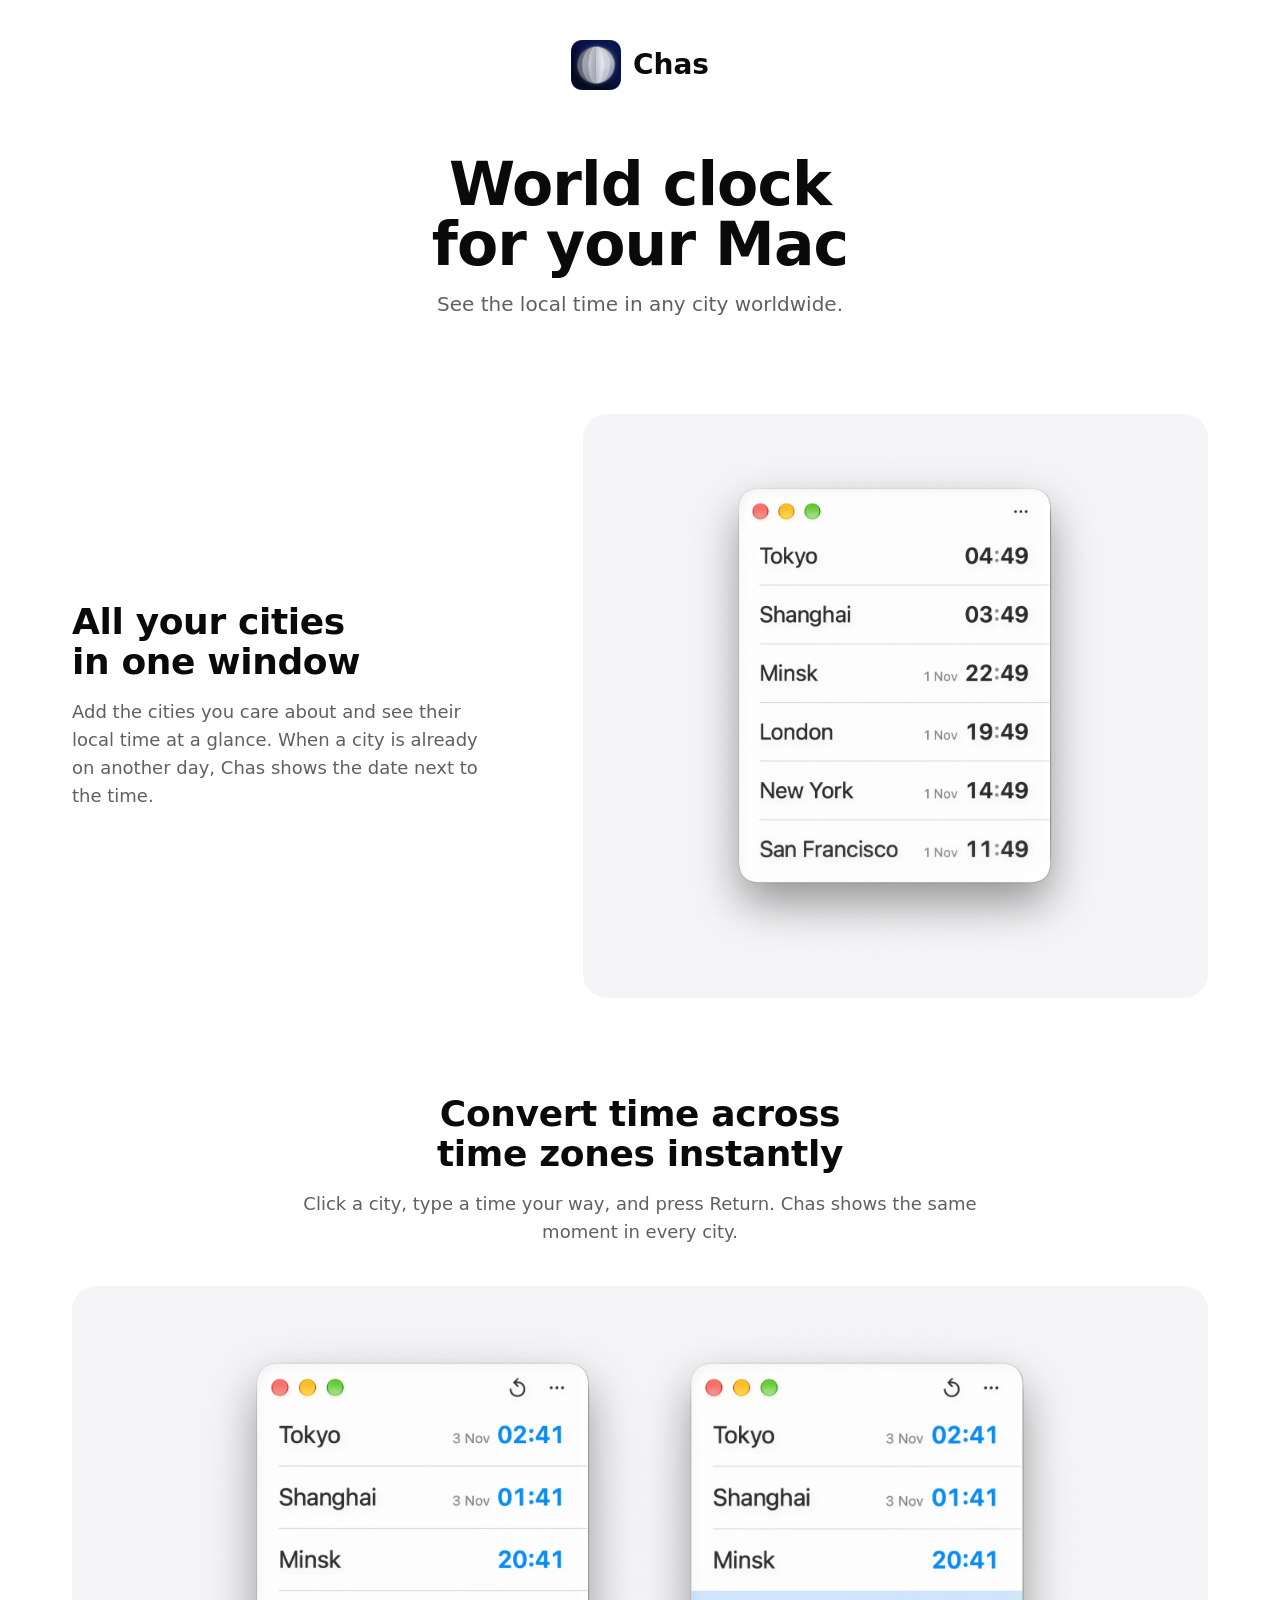
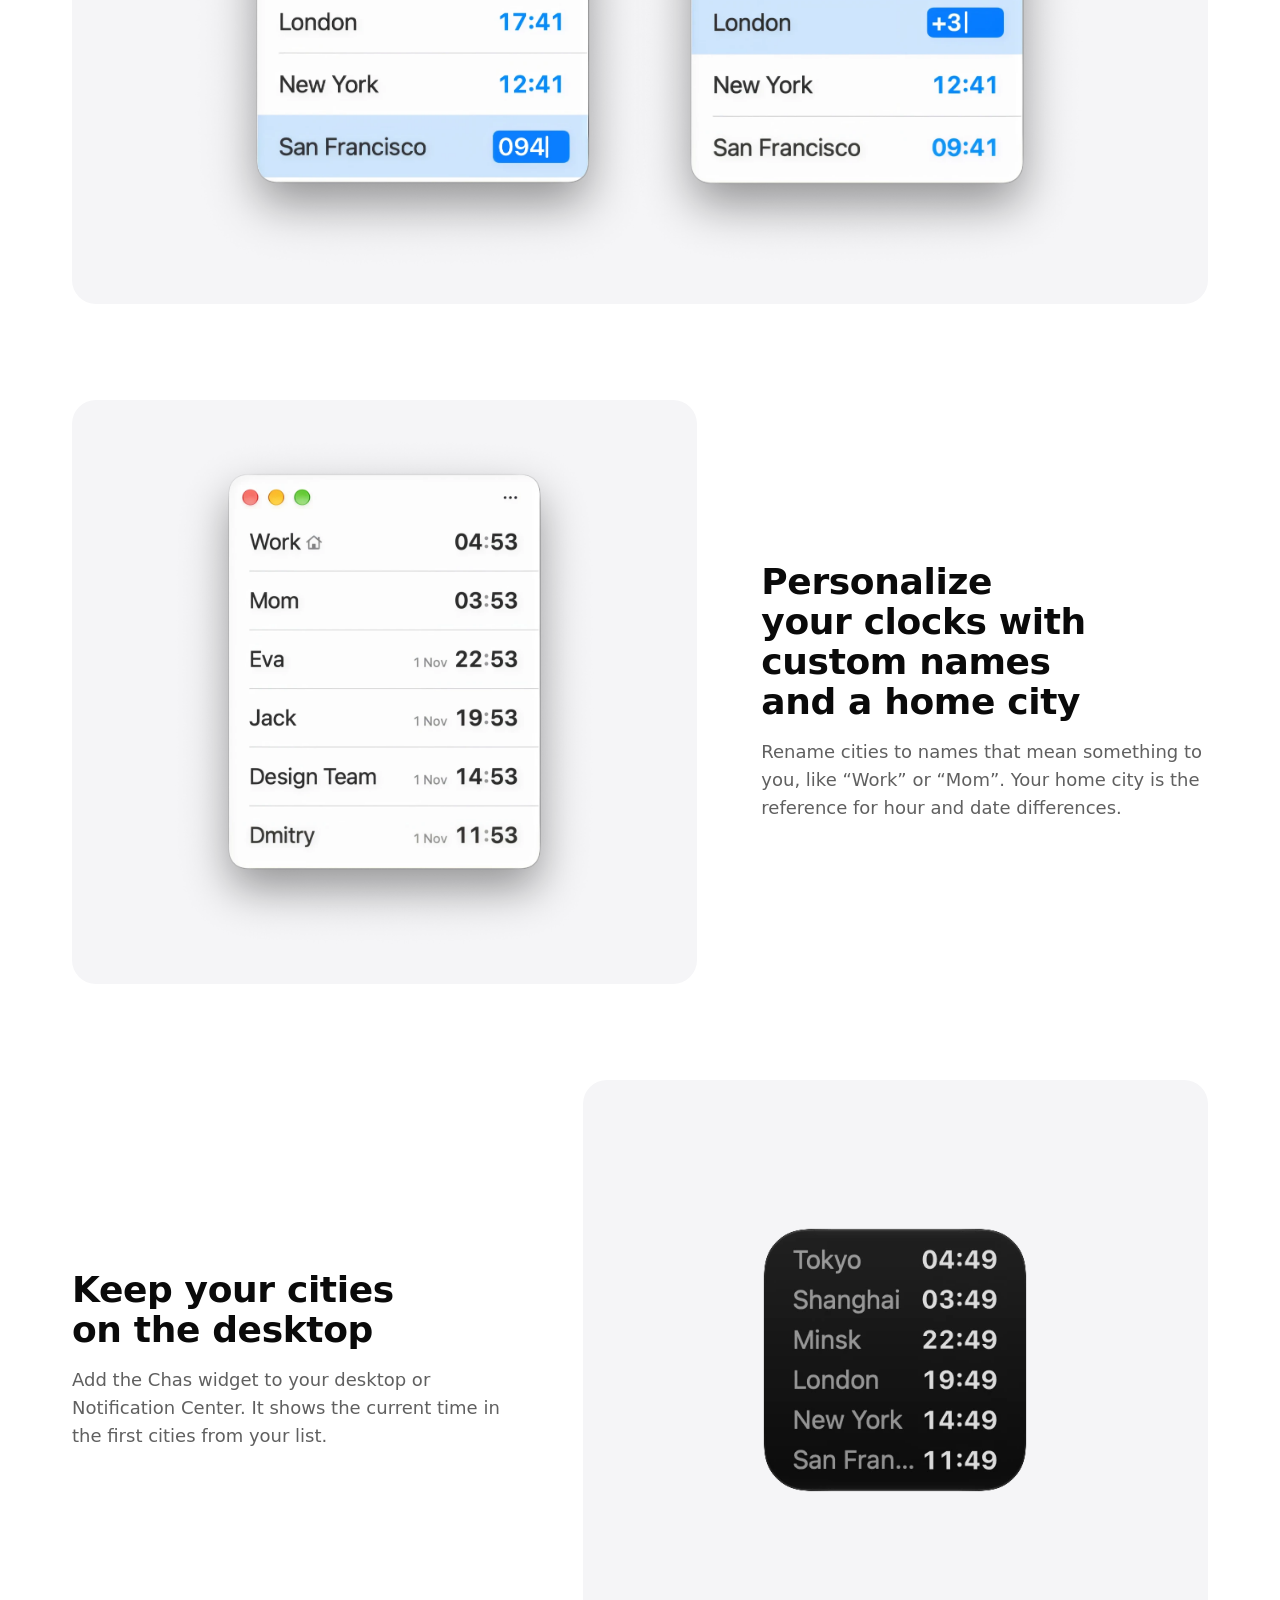
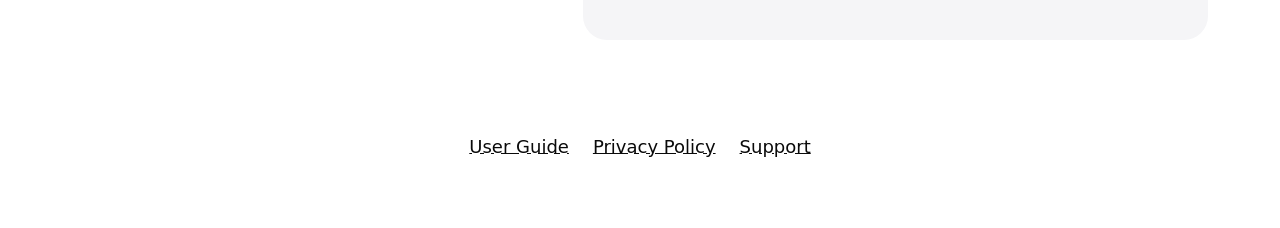
==== commit dc04d7d3: "Remove macOS version note from hero" ====
--- a/index.html
+++ b/index.html
@@ -30,7 +30,6 @@
       <section class="hero" aria-labelledby="hero-title">
         <h1 id="hero-title" class="hero__title">World clock for your Mac</h1>
         <p class="hero__lead">See the local time in any city worldwide.</p>
-        <p class="hero__note">macOS 14.6 or later</p>
       </section>
 
       <div class="content">
